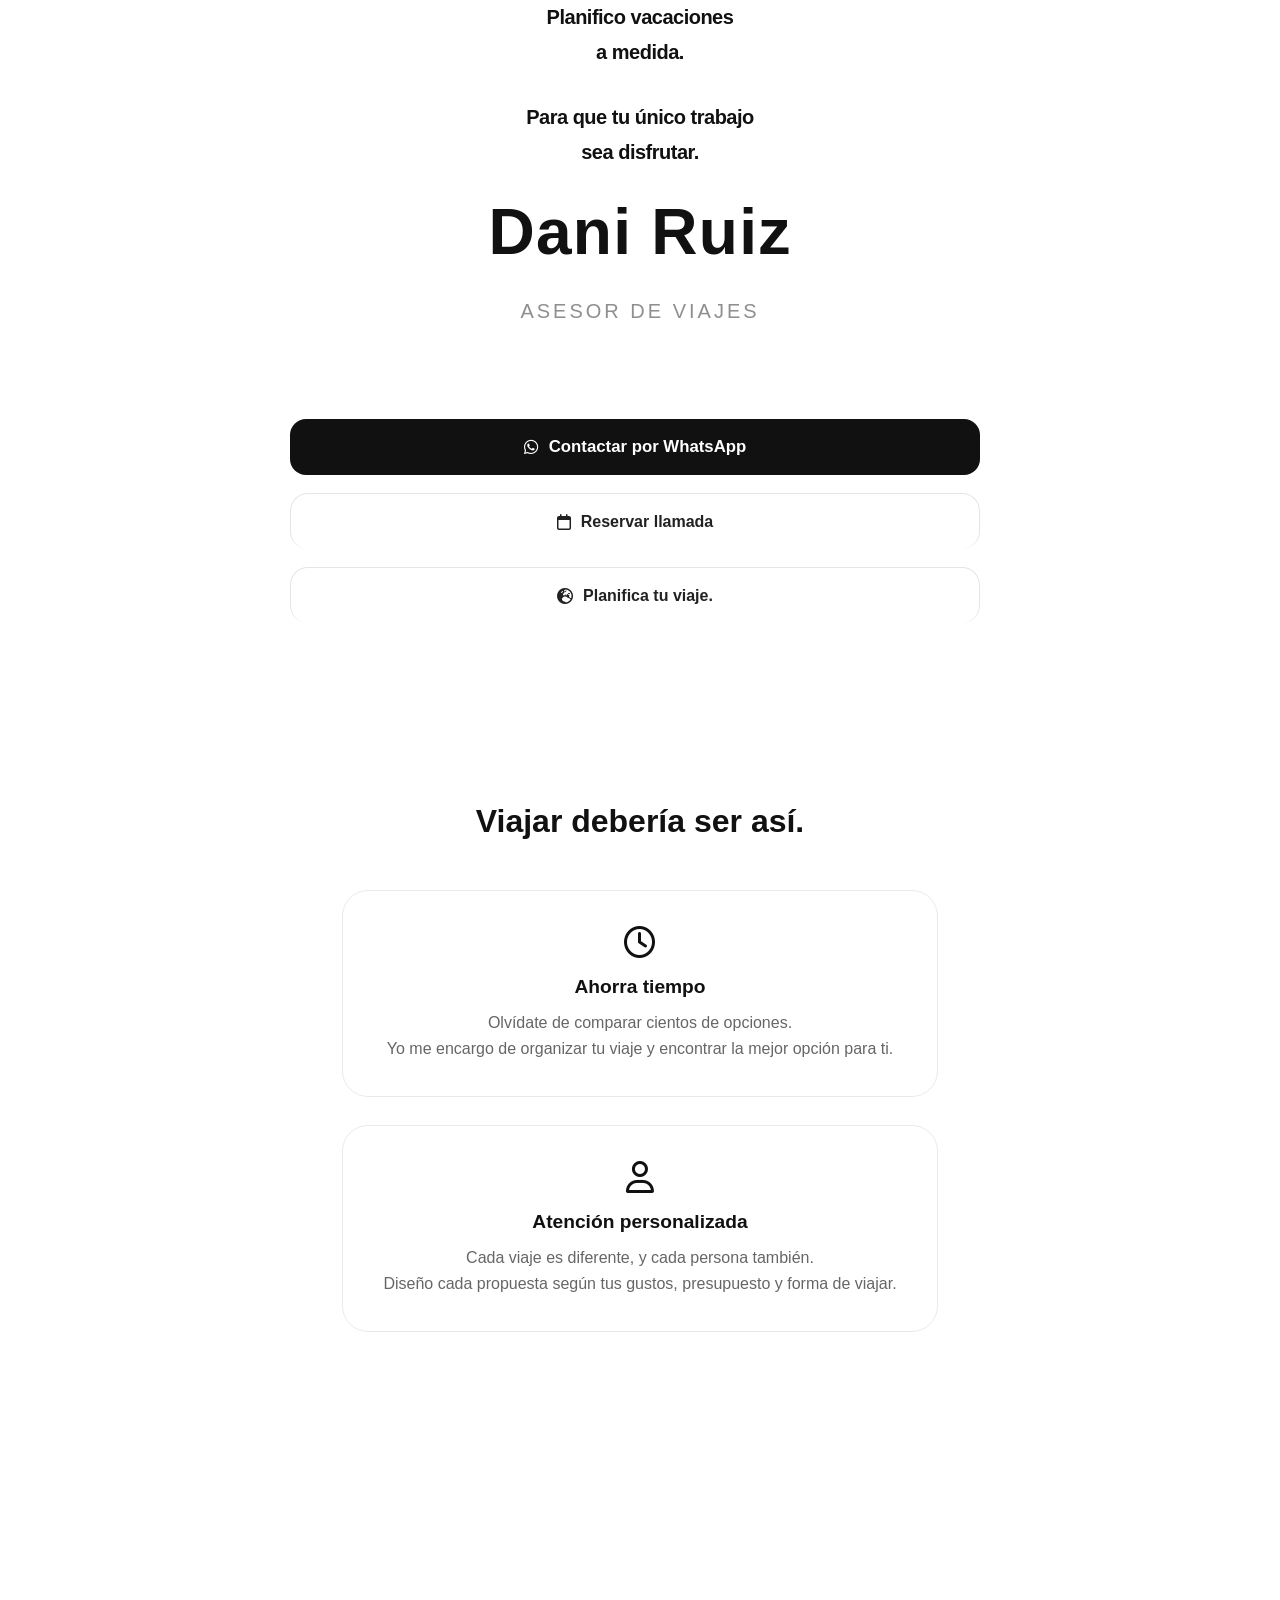
==== index.html @ 79e900fc "Problemas animaciones resueltos" ====
<!DOCTYPE html>
<html lang="es">

<head>

    <meta charset="UTF-8">
    <meta name="viewport" content="width=device-width, initial-scale=1.0">

    <title>Dani Ruiz | Asesor de Viajes</title>

    <meta name="description" content="Planifico vacaciones a medida para que tu único trabajo sea disfrutar. Atención personalizada, asesoramiento y acompañamiento durante todo el viaje.">
    <meta name="keywords" content="asesor de viajes, viajes personalizados, vacaciones, organizar viajes, Dani Ruiz">
    <meta name="author" content="Dani Ruiz">
    <meta http-equiv="content-language" content="es">
    <meta name="robots" content="index, follow">
    <meta name="theme-color" content="#111111">
    <meta property="og:title" content="Dani Ruiz | Asesor de viajes">
    <meta property="og:description" content="Planifico vacaciones a medida para que tú solo tengas que disfrutar.">
    <meta property="og:type" content="website">
    <meta property="og:url" content="https://hazlo-dev.github.io/dani-web/">
    <meta name="twitter:card" content="summary_large_image">
    <meta name="twitter:title" content="Dani Ruiz | Asesor de viajes">
    <meta name="twitter:description" content="Planifico vacaciones a medida para que tú solo tengas que disfrutar.">
    <link rel="canonical" href="https://hazlo-dev.github.io/dani-web/">
    <link rel="icon" href="icons/icon-192.png">

    <link rel="stylesheet" href="style.css">

    <link rel="preconnect" href="https://fonts.googleapis.com">
    <link rel="preconnect" href="https://fonts.gstatic.com" crossorigin>

    <link href="https://fonts.googleapis.com/css2?family=Manrope:wght@300;400;500;600;700;800&display=swap" rel="stylesheet">

    <link rel="stylesheet" href="https://cdnjs.cloudflare.com/ajax/libs/font-awesome/6.7.2/css/all.min.css">

    <link rel="manifest" href="manifest.json">
    <meta name="theme-color" content="#111111">
    <link rel="icon" href="icons/icon-192.png">

</head>

<hero>

    <main class="container hidden">

        <section class="hero hidden">

        <p class="phrase hidden">
        Planifico vacaciones <br>
        a medida.
        </p>

        <p class="phrase hidden">
        Para que tu único trabajo <br>
        sea disfrutar.
        </p>

        <h1 class="hidden">
        Dani Ruiz
        </h1>
  
        <p class="subtitle hidden">
        Asesor de viajes
    </p>

</section>


        <section class="buttons">

       <a href="https://wa.me/34622180624?text=Hola%20Dani,%20he%20visto%20tu%20web%20y%20me%20gustaría%20que%20me%20ayudaras%20a%20organizar%20un%20viaje."
        target="_blank"
        rel="noopener" 
        class="button primary hidden">
        <i class="fa-brands fa-whatsapp"></i>
        Contactar por WhatsApp
       </a>

        <a href="https://calendly.com/danymr-1221/llamada-para-organizar-tu-viaje"
        target="_blank"
        rel="noopener"
        class="button secondary hidden">

        <i class="fa-regular fa-calendar"></i>
        Reservar llamada

</a>

       <a href="https://www.evotravelagent.com/danimr"
        target="_blank"
        rel="noopener"
        class="button secondary hidden">

        <i class="fa-solid fa-earth-europe"></i>
        Planifica tu viaje.

        </a>

</section>


        <section class="benefits">

    <h2 class="hidden">Viajar debería ser así.</h2>

    <div class="benefits-grid">

        <div class="benefit-card hidden">
            <i class="fa-regular fa-clock"></i>

            <h3>Ahorra tiempo</h3>

            <p>
                Olvídate de comparar cientos de opciones.<br>
                Yo me encargo de organizar tu viaje y encontrar la mejor opción para ti.
            </p>
        </div>

        <div class="benefit-card hidden">
            <i class="fa-regular fa-user"></i>

            <h3>Atención personalizada</h3>

            <p>
                Cada viaje es diferente, y cada persona también.<br>
                Diseño cada propuesta según tus gustos, presupuesto y forma de viajar.
            </p>
        </div>

        <div class="benefit-card hidden">
            <i class="fa-solid fa-shield-halved"></i>

            <h3>Tranquilidad</h3>

            <p>
                No estarás solo durante el proceso.<br>
                Estaré disponible para ayudarte antes, durante y después del viaje.
            </p>
        </div>

    </div>

</section>

<section class="review-request hidden disabled-section">

    <h2>¿Qué tal fue tu experiencia?</h2>

    <p>
        Si has confiado en mí para organizar tu viaje,<br>
        me ayudaría muchísimo que compartieras tu opinión para ayudar a futuros viajeros.
    </p>

    <a href="AQUI_IRA_EL_ENLACE_DE_GOOGLE" class="button secondary">
        <i class="fa-brands fa-google"></i>
        Compartir mi experiencia.
    </a>

</section>

<section class="reviews hidden disabled-section" style="display:none;">

    <h2>La confianza se gana con experiencias reales.</h2>

    <div class="stars">
        <i class="fa-solid fa-star"></i>
        <i class="fa-solid fa-star"></i>
        <i class="fa-solid fa-star"></i>
        <i class="fa-solid fa-star"></i>
        <i class="fa-solid fa-star"></i>
    </div>

    <a href="AQUI_IRA_EL_ENLACE_DE_GOOGLE" class="button secondary">
        <i class="fa-brands fa-google"></i>
        Ver opiniones en Google
    </a>

</section>

<section class="process">

    <h2 class="hidden">Así organizaremos tu viaje.</h2>

    <p class="process-subtitle hidden">
        Un proceso sencillo para que tú solo tengas que preocuparte de disfrutar.
    </p>

    <div class="timeline-line hidden"></div>

    <div class="process-timeline">

        <div class="process-step hidden">

            <div class="process-icon">
                <i class="fa-solid fa-comments"></i>
            </div>

            <h3>Cuéntame tu idea</h3>

            <p>
                Hablaremos sobre tu destino, presupuesto, fechas,
                necesidades y todo lo que buscas en el viaje.
            </p>

        </div>

        <div class="timeline-line hidden"></div>

        <div class="process-step hidden">

            <div class="process-icon">
                <i class="fa-solid fa-magnifying-glass"></i>
            </div>

            <h3>Busco la mejor opción</h3>

            <p>
                Compararé diferentes alternativas hasta encontrar
                la propuesta que mejor se adapte a ti.
            </p>

        </div>

        <div class="timeline-line hidden"></div>

        <div class="process-step hidden">

            <div class="process-icon">
                <i class="fa-solid fa-plane-departure"></i>
            </div>

            <h3>Solo queda disfrutar</h3>

            <p>
                Una vez todo esté listo, solo tendrás que preparar
                la maleta y disfrutar. Yo seguiré disponible para ayudarte.
            </p>

        </div>

    </div>

</section>

<footer class="footer hidden">

    <p class="footer-title">
        Planifico vacaciones a medida.
    </p>

    <p class="footer-copy">
        © 2026 Dani · Asesor de viajes
    </p>

    <a href="privacidad.html">
        Política de privacidad
    </a>

</footer>

</main>
<script src="script.js"></script>
</body>

</html>
---- style.css ----
*{
    margin:0;
    padding:clamp(0) 0;
    box-sizing:border-box;
}

html {
    scroll-behavior: smooth;
    background: #ffffff;
}

body {
    font-family: "Inter", sans-serif;

    background: #ffffff;

    color: #111111;

    padding-left: clamp(20px, 5vw, 70px);
    padding-right: clamp(20px, 5vw, 70px);

    padding-top: env(safe-area-inset-top);
    padding-bottom: env(safe-area-inset-bottom);

    opacity: 0;
    animation: fadeIn .8s ease forwards;
}

.container{

    width:min(92%,850px);

    margin:auto;

    min-height:100vh;

    display:flex;

    flex-direction:column;

    align-items:center;

    text-align:center;

    padding:clamp(120px 0 80px) 0;

    gap:90px;

}

.hero{

    display:flex;

    flex-direction:column;

    gap:30px;

}

.phrase{

    max-width:700px;

    margin:auto;

    font-size:2.1rem;

    line-height:1.45;

    font-weight:700;

    letter-spacing:-0.5px;

}

h1{

    font-size:4rem;

    font-weight:800;

    line-height:1;

}

.subtitle{

    font-size:.95rem;

    color:#8f8f8f;

    letter-spacing:3px;

    text-transform:uppercase;

    font-weight:500;

}

.hero p{
    font-size:clamp(1.05rem,2vw,1.25rem);
    line-height:1.75;
}

.buttons{

    display:flex;

    flex-direction:column;

    gap:18px;

    width:100%;

    max-width:700px;
    margin:auto;

}

.button{

    min-height:56px;

    padding:clamp(16px 28px) 0;

    border-radius:18px;

    font-weight:600;

    font-size:1rem;

    transition:.28s;

    margin-right:10px;

    font-size:1rem;
    a{

    -webkit-tap-highlight-color:transparent;

    touch-action:manipulation;

    text-decoration: none;
    display: inline-flex;
    align-items: center;
    justify-content: center;
    vertical-align: middle;

}
}

.button i{

    transition:transform .35s ease;

}

.primary{

    background:#111;

    color:white;

    font-weight:700;

    font-size:1.05rem;

    padding:clamp(20px) 0;

    border-radius:16px;

    transition:.35s cubic-bezier(.22,1,.36,1);

    position:relative;

    overflow:hidden;

    isolation:isolate;

    transition:.25s ease;

}

.primary::before{

    content:"";

    position:absolute;

    top:0;

    left:-130%;

    width:25%;

    height:100%;

    background:linear-gradient(
        110deg,
        transparent,
        rgba(255,255,255,.8),
        transparent
    );

    transform:skewX(-25deg);

    animation:shine 1.2s ease 4.2s forwards;

    z-index:1;

    pointer-events:none;


}

.secondary{

    border:1px solid #e5e5e5;

    color:#222;

    background:white;

    transition:.3s;

    transition:
        background .35s,
        transform .35s,
        border-color .35s;

}

.benefits{

    margin-top:90px;

}

.benefits h2{

    font-size:2rem;

    font-weight:700;

    text-align:center;

    margin-bottom:50px;

}

.benefits ul{

    list-style:none;

    display:flex;

    flex-direction:column;

    gap:16px;

}

.benefits li{

    color:#555;

}

.benefits-grid{

    display:flex;

    flex-direction:column;

    gap:28px;

}

.benefit-card{

    background:white;

    border:1px solid #e9e9e9;

    border-radius:26px;

    padding:clamp(35px 30px) 0;

    transition:.35s;

    border-radius:26px;

    backdrop-filter:blur(16px);

    box-sizing: border-box;

}

.benefit-card:hover{

    transform:translateY(-8px);

    box-shadow:0 18px 40px rgba(0,0,0,.08);

}

.benefit-card h3{

    font-size:1.35rem;

    margin-bottom:12px;

}

.benefit-card p{

    color:#666;

    line-height:1.7;

}

.benefit-card i{

    font-size:2rem;

    color:#111;

    margin-bottom:18px;

}

.review-request h2,
.reviews h2{

    font-size:2rem;
    font-weight:700;
    margin-bottom:28px;

}

.review-request p{

    max-width:700px;
    margin:auto;
    line-height:1.8;
    color:#666;

}

.stars{

    display:flex;
    justify-content:center;
    gap:8px;
    margin:30px 0 42px;

}

.review-request .button,
.reviews .button{

    margin-top:8px;

}

@keyframes fadeIn{

    from{

        opacity:0;

    }

    to{

        opacity:1;

    }

}

.button:hover i{

    transform:rotate(-8deg) scale(1.08);

}
.secondary:hover{

    background:#f8f8f8;

    transform:translateY(-2px);

}

.delay0{
    animation-delay:.3s;
}

.delay1{
    animation-delay:1.2s;
}

.delay2{
    animation-delay:2.2s;
}

.delay3{
    animation-delay:2.8s;
}

.delay4{
    animation-delay:3.9s;
}

.delay5{
    animation-delay:4.3s;
}

.delay6{
    animation-delay:4.6s;
}

.delay7{
    animation-delay:5.4s;
}

.delay8{
    animation-delay:6s;
}

@keyframes reveal {

    from {
        opacity: 0;
        transform: translateY(40px);
        filter: blur(8px);
    }

    to {
        opacity: 1;
        transform: translateY(0);
        filter: blur(0);
    }

}

.hidden {
    opacity: 0;
    transform: translateY(25px);
    filter: blur(10px);
}

.show {
    animation: reveal .55s cubic-bezier(.22,1,.36,1) forwards;
}

@keyframes shine{

    from{

        left:-130%;

    }

    to{

        left:160%;

    }

}
.button:active{

    transform:scale(.98);

}
@media (max-width:768px){

    .container{

        padding-top:max(60px, env(safe-area-inset-top));
        padding-left:clamp(24px) 0;
        padding-right:clamp(24px) 0;

    }

    h1{
        font-size:clamp(2.4rem,6vw,3.4rem);
        line-height:1.08;
    }

    .phrase{

        font-size:1.85rem;

        line-height:1.35;

    }

    .buttons{

        max-width:100%;

    }

    .button{

        padding:clamp(22px) 0;

        border-radius:18px;

    }

}
::-webkit-scrollbar{

    width:10px;

}

::-webkit-scrollbar-track{

    background:#111;

}

::-webkit-scrollbar-thumb{

    background:#4b4b4b;

    border-radius:20px;

}

::-webkit-scrollbar-thumb:hover{

    background:#8d8d8d;

}

/* ---------- PROCESO ---------- */

.process{

    margin-top:120px;
    text-align:center;

}

.process h2{

    font-size:2rem;
    margin-bottom:18px;

}

.process-subtitle{

    max-width:700px;
    margin:auto;

    color:#666;
    line-height:1.8;

}

.process-timeline{

    display:flex;
    flex-direction:column;
    align-items:center;

}

.process-step {
    max-width:700px;
    margin:auto;
    pointer-events:none;
}

.process-icon {
    width:70px;
    height:70px;

    margin:auto;

    display:flex;
    justify-content:center;
    align-items:center;

    border-radius:50%;
    border:1px solid #e5e5e5;

    font-size:1.6rem;
    margin-bottom:25px;

    transition:.3s;

    pointer-events:auto;
}

.process-step:hover .process-icon{

    background:#111;
    color:white;

    transform:scale(1.08);

    box-shadow:0 12px 30px rgba(0,0,0,.08);

}

.process-step h3{

    margin-bottom:15px;

}

.process-step p{

    color:#666;
    line-height:1.8;

}

.timeline-line{

    width:2px;
    height:60px;

    background:#e4e4e4;

    margin: 25px auto;

}

/* ---------- FOOTER ---------- */

.footer{

    margin-top:130px;
    margin-bottom:40px;

    text-align:center;

}

.footer-title{

    font-weight:600;

    margin-bottom:18px;

}

.footer-copy{

    color:#888;

    margin-bottom:15px;

}

.footer a{

    color:#666;

    text-decoration:none;

    transition:.3s;

}

.footer a:hover{

    color:#111;

}

section h2{
    font-size:clamp(1.8rem,4vw,2.3rem);
}

.benefit-card h3{
    font-size:1.2rem;
}

.benefit-card p{
    font-size:1rem;
    line-height:1.8;
}

.disabled-section{
    display:none;
}

::selection{

    background:rgb(0, 0, 0);

    color:rgb(250, 250, 250);

}

img{

    max-width:100%;

    display:block;

}

@media (max-width:480px){

    .buttons{

        gap:14px;

    }

    .button{

        width:100%;

    }

    .benefit-card{

        padding:28px;

    }

}

.button,
.button:link,
.button:visited,
.button:hover,
.button:active,
.button:focus {
    text-decoration: none !important;
}

.button {
    display: inline-flex;
    align-items: center;
    justify-content: center;
    gap: 10px;
}

.button i {
    margin-right: 0;
    flex-shrink: 0;
}

.benefit-card {
    box-sizing: border-box;
    padding: 35px 40px;
}

.benefit-card p {
    width: 100%;
    max-width: 100%;
    margin-left: auto;
    margin-right: auto;
    overflow-wrap: break-word;
    word-wrap: break-word;
    white-space: normal;
    line-height: 1.6;
}

/* =========================================
   CORRECCIONES DE AUDITORÍA
   ========================================= */

/* 1. Los iconos de "Mi forma de trabajar"
   SOLO reaccionan cuando el cursor está
   directamente sobre el círculo */

.process-icon:hover{
    background:#111;
    color:white;
    transform:scale(1.08);
    box-shadow:0 12px 30px rgba(0,0,0,.08);
}


/* 2. Ningún enlace aparece subrayado */

a,
a:link,
a:visited,
a:hover,
a:active,
a:focus {
    text-decoration: none !important;
}


/* 3. Los enlaces dentro de los pasos del proceso
   tampoco tendrán subrayado */

.process-timeline a,
.process-timeline a:link,
.process-timeline a:visited,
.process-timeline a:hover,
.process-timeline a:active,
.process-timeline a:focus {
    text-decoration: none !important;
}


/* 4. Separación correcta de los iconos de los botones */

.button {
    gap: 10px;
}

.button i {
    margin-right: 0;
    flex-shrink: 0;
}


/* 5. Separación correcta de "Dani Ruiz" */

h1 {
    letter-spacing: 0.02em;
}

.button,
.button:link,
.button:visited,
.button:hover,
.button:active,
.button:focus {
    text-decoration: none !important;
    border-bottom: none !important;
}

.button {
    user-select: none;
    -webkit-user-select: none;
    -webkit-touch-callout: none;
}

::selection {
    background: #111111;
    color: #ffffff;
}

::-moz-selection {
    background: #111111;
    color: #ffffff;
}

* {
    -webkit-tap-highlight-color: transparent;
}

/* ANIMACIÓN SUAVE DE LOS BOTONES PRINCIPALES */

.button {
    transition:
        transform .3s cubic-bezier(.22,1,.36,1),
        box-shadow .3s cubic-bezier(.22,1,.36,1),
        background .3s ease,
        border-color .3s ease;
}

.button:hover {
    transform: translateY(-3px) scale(1.02);
    box-shadow: 0 10px 25px rgba(0,0,0,.08);
}

.button:active {
    transform: translateY(-1px) scale(.985);
}

.button:hover i {
    transform: rotate(-8deg) scale(1.08);
}
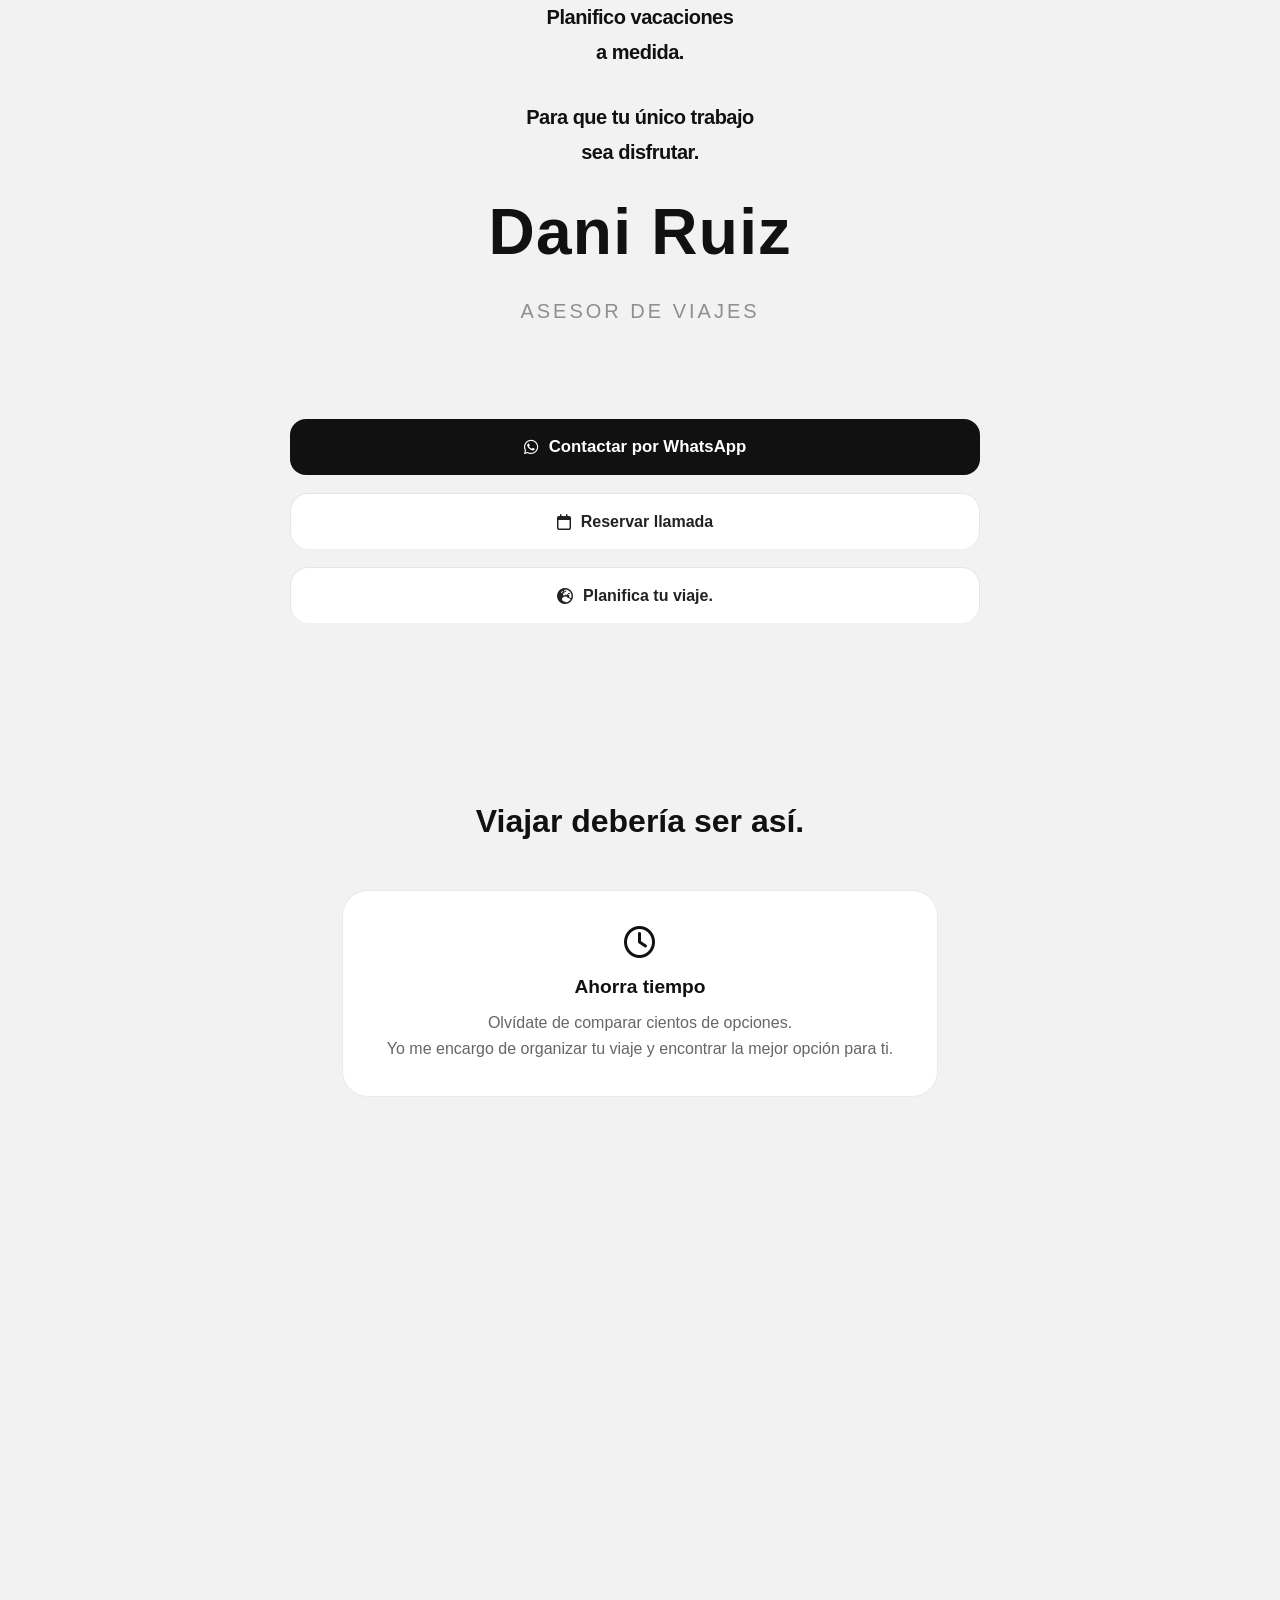
==== commit 10503df4: "Ordenar codigo" ====
--- a/index.html
+++ b/index.html
@@ -14,13 +14,16 @@
     <meta http-equiv="content-language" content="es">
     <meta name="robots" content="index, follow">
     <meta name="theme-color" content="#111111">
+
     <meta property="og:title" content="Dani Ruiz | Asesor de viajes">
     <meta property="og:description" content="Planifico vacaciones a medida para que tú solo tengas que disfrutar.">
     <meta property="og:type" content="website">
     <meta property="og:url" content="https://hazlo-dev.github.io/dani-web/">
+
     <meta name="twitter:card" content="summary_large_image">
     <meta name="twitter:title" content="Dani Ruiz | Asesor de viajes">
     <meta name="twitter:description" content="Planifico vacaciones a medida para que tú solo tengas que disfrutar.">
+
     <link rel="canonical" href="https://hazlo-dev.github.io/dani-web/">
     <link rel="icon" href="icons/icon-192.png">
 
@@ -34,8 +37,6 @@
     <link rel="stylesheet" href="https://cdnjs.cloudflare.com/ajax/libs/font-awesome/6.7.2/css/all.min.css">
 
     <link rel="manifest" href="manifest.json">
-    <meta name="theme-color" content="#111111">
-    <link rel="icon" href="icons/icon-192.png">
 
 </head>
 
@@ -45,221 +46,267 @@
 
         <section class="hero hidden">
 
-        <p class="phrase hidden">
-        Planifico vacaciones <br>
-        a medida.
-        </p>
-
-        <p class="phrase hidden">
-        Para que tu único trabajo <br>
-        sea disfrutar.
-        </p>
-
-        <h1 class="hidden">
-        Dani Ruiz
-        </h1>
-  
-        <p class="subtitle hidden">
-        Asesor de viajes
-    </p>
-
-</section>
+            <p class="phrase hidden">
+                Planifico vacaciones <br>
+                a medida.
+            </p>
+
+            <p class="phrase hidden">
+                Para que tu único trabajo <br>
+                sea disfrutar.
+            </p>
+
+            <h1 class="hidden">
+                Dani Ruiz
+            </h1>
+
+            <p class="subtitle hidden">
+                Asesor de viajes
+            </p>
+
+        </section>
 
 
         <section class="buttons">
 
-       <a href="https://wa.me/34622180624?text=Hola%20Dani,%20he%20visto%20tu%20web%20y%20me%20gustaría%20que%20me%20ayudaras%20a%20organizar%20un%20viaje."
-        target="_blank"
-        rel="noopener" 
-        class="button primary hidden">
-        <i class="fa-brands fa-whatsapp"></i>
-        Contactar por WhatsApp
-       </a>
-
-        <a href="https://calendly.com/danymr-1221/llamada-para-organizar-tu-viaje"
-        target="_blank"
-        rel="noopener"
-        class="button secondary hidden">
-
-        <i class="fa-regular fa-calendar"></i>
-        Reservar llamada
-
-</a>
-
-       <a href="https://www.evotravelagent.com/danimr"
-        target="_blank"
-        rel="noopener"
-        class="button secondary hidden">
-
-        <i class="fa-solid fa-earth-europe"></i>
-        Planifica tu viaje.
-
-        </a>
-
-</section>
+            <a href="https://wa.me/34622180624?text=Hola%20Dani,%20he%20visto%20tu%20web%20y%20me%20gustaría%20que%20me%20ayudaras%20a%20organizar%20un%20viaje."
+                target="_blank"
+                rel="noopener"
+                class="button primary hidden">
+
+                <i class="fa-brands fa-whatsapp"></i>
+                Contactar por WhatsApp
+
+            </a>
+
+            <a href="https://calendly.com/danymr-1221/llamada-para-organizar-tu-viaje"
+                target="_blank"
+                rel="noopener"
+                class="button secondary hidden">
+
+                <i class="fa-regular fa-calendar"></i>
+                Reservar llamada
+
+            </a>
+
+            <a href="https://www.evotravelagent.com/danimr"
+                target="_blank"
+                rel="noopener"
+                class="button secondary hidden">
+
+                <i class="fa-solid fa-earth-europe"></i>
+                Planifica tu viaje.
+
+            </a>
+
+        </section>
 
 
         <section class="benefits">
 
-    <h2 class="hidden">Viajar debería ser así.</h2>
-
-    <div class="benefits-grid">
-
-        <div class="benefit-card hidden">
-            <i class="fa-regular fa-clock"></i>
-
-            <h3>Ahorra tiempo</h3>
+            <h2 class="hidden">
+                Viajar debería ser así.
+            </h2>
+
+            <div class="benefits-grid">
+
+                <div class="benefit-card hidden">
+
+                    <i class="fa-regular fa-clock"></i>
+
+                    <h3>
+                        Ahorra tiempo
+                    </h3>
+
+                    <p>
+                        Olvídate de comparar cientos de opciones.<br>
+                        Yo me encargo de organizar tu viaje y encontrar la mejor opción para ti.
+                    </p>
+
+                </div>
+
+
+                <div class="benefit-card hidden">
+
+                    <i class="fa-regular fa-user"></i>
+
+                    <h3>
+                        Atención personalizada
+                    </h3>
+
+                    <p>
+                        Cada viaje es diferente, y cada persona también.<br>
+                        Diseño cada propuesta según tus gustos, presupuesto y forma de viajar.
+                    </p>
+
+                </div>
+
+
+                <div class="benefit-card hidden">
+
+                    <i class="fa-solid fa-shield-halved"></i>
+
+                    <h3>
+                        Tranquilidad
+                    </h3>
+
+                    <p>
+                        No estarás solo durante el proceso.<br>
+                        Estaré disponible para ayudarte antes, durante y después del viaje.
+                    </p>
+
+                </div>
+
+            </div>
+
+        </section>
+
+
+        <section class="review-request hidden disabled-section">
+
+            <h2>
+                ¿Qué tal fue tu experiencia?
+            </h2>
 
             <p>
-                Olvídate de comparar cientos de opciones.<br>
-                Yo me encargo de organizar tu viaje y encontrar la mejor opción para ti.
-            </p>
-        </div>
-
-        <div class="benefit-card hidden">
-            <i class="fa-regular fa-user"></i>
-
-            <h3>Atención personalizada</h3>
-
-            <p>
-                Cada viaje es diferente, y cada persona también.<br>
-                Diseño cada propuesta según tus gustos, presupuesto y forma de viajar.
-            </p>
-        </div>
-
-        <div class="benefit-card hidden">
-            <i class="fa-solid fa-shield-halved"></i>
-
-            <h3>Tranquilidad</h3>
-
-            <p>
-                No estarás solo durante el proceso.<br>
-                Estaré disponible para ayudarte antes, durante y después del viaje.
-            </p>
-        </div>
-
-    </div>
-
-</section>
-
-<section class="review-request hidden disabled-section">
-
-    <h2>¿Qué tal fue tu experiencia?</h2>
-
-    <p>
-        Si has confiado en mí para organizar tu viaje,<br>
-        me ayudaría muchísimo que compartieras tu opinión para ayudar a futuros viajeros.
-    </p>
-
-    <a href="AQUI_IRA_EL_ENLACE_DE_GOOGLE" class="button secondary">
-        <i class="fa-brands fa-google"></i>
-        Compartir mi experiencia.
-    </a>
-
-</section>
-
-<section class="reviews hidden disabled-section" style="display:none;">
-
-    <h2>La confianza se gana con experiencias reales.</h2>
-
-    <div class="stars">
-        <i class="fa-solid fa-star"></i>
-        <i class="fa-solid fa-star"></i>
-        <i class="fa-solid fa-star"></i>
-        <i class="fa-solid fa-star"></i>
-        <i class="fa-solid fa-star"></i>
-    </div>
-
-    <a href="AQUI_IRA_EL_ENLACE_DE_GOOGLE" class="button secondary">
-        <i class="fa-brands fa-google"></i>
-        Ver opiniones en Google
-    </a>
-
-</section>
-
-<section class="process">
-
-    <h2 class="hidden">Así organizaremos tu viaje.</h2>
-
-    <p class="process-subtitle hidden">
-        Un proceso sencillo para que tú solo tengas que preocuparte de disfrutar.
-    </p>
-
-    <div class="timeline-line hidden"></div>
-
-    <div class="process-timeline">
-
-        <div class="process-step hidden">
-
-            <div class="process-icon">
-                <i class="fa-solid fa-comments"></i>
+                Si has confiado en mí para organizar tu viaje,<br>
+                me ayudaría muchísimo que compartieras tu opinión para ayudar a futuros viajeros.
+            </p>
+
+            <a href="AQUI_IRA_EL_ENLACE_DE_GOOGLE" class="button secondary">
+
+                <i class="fa-brands fa-google"></i>
+                Compartir mi experiencia.
+
+            </a>
+
+        </section>
+
+
+        <section class="reviews hidden disabled-section" style="display:none;">
+
+            <h2>
+                La confianza se gana con experiencias reales.
+            </h2>
+
+            <div class="stars">
+
+                <i class="fa-solid fa-star"></i>
+                <i class="fa-solid fa-star"></i>
+                <i class="fa-solid fa-star"></i>
+                <i class="fa-solid fa-star"></i>
+                <i class="fa-solid fa-star"></i>
+
             </div>
 
-            <h3>Cuéntame tu idea</h3>
-
-            <p>
-                Hablaremos sobre tu destino, presupuesto, fechas,
-                necesidades y todo lo que buscas en el viaje.
-            </p>
-
-        </div>
-
-        <div class="timeline-line hidden"></div>
-
-        <div class="process-step hidden">
-
-            <div class="process-icon">
-                <i class="fa-solid fa-magnifying-glass"></i>
+            <a href="AQUI_IRA_EL_ENLACE_DE_GOOGLE" class="button secondary">
+
+                <i class="fa-brands fa-google"></i>
+                Ver opiniones en Google
+
+            </a>
+
+        </section>
+
+
+        <section class="process">
+
+            <h2 class="hidden">
+                Así organizaremos tu viaje.
+            </h2>
+
+            <p class="process-subtitle hidden">
+                Un proceso sencillo para que tú solo tengas que preocuparte de disfrutar.
+            </p>
+
+            <div class="timeline-line hidden"></div>
+
+            <div class="process-timeline">
+
+                <div class="process-step hidden">
+
+                    <div class="process-icon">
+                        <i class="fa-solid fa-comments"></i>
+                    </div>
+
+                    <h3>
+                        Cuéntame tu idea
+                    </h3>
+
+                    <p>
+                        Hablaremos sobre tu destino, presupuesto, fechas,
+                        necesidades y todo lo que buscas en el viaje.
+                    </p>
+
+                </div>
+
+
+                <div class="timeline-line hidden"></div>
+
+
+                <div class="process-step hidden">
+
+                    <div class="process-icon">
+                        <i class="fa-solid fa-magnifying-glass"></i>
+                    </div>
+
+                    <h3>
+                        Busco la mejor opción
+                    </h3>
+
+                    <p>
+                        Compararé diferentes alternativas hasta encontrar
+                        la propuesta que mejor se adapte a ti.
+                    </p>
+
+                </div>
+
+
+                <div class="timeline-line hidden"></div>
+
+
+                <div class="process-step hidden">
+
+                    <div class="process-icon">
+                        <i class="fa-solid fa-plane-departure"></i>
+                    </div>
+
+                    <h3>
+                        Solo queda disfrutar
+                    </h3>
+
+                    <p>
+                        Una vez todo esté listo, solo tendrás que preparar
+                        la maleta y disfrutar. Yo seguiré disponible para ayudarte.
+                    </p>
+
+                </div>
+
             </div>
 
-            <h3>Busco la mejor opción</h3>
-
-            <p>
-                Compararé diferentes alternativas hasta encontrar
-                la propuesta que mejor se adapte a ti.
-            </p>
-
-        </div>
-
-        <div class="timeline-line hidden"></div>
-
-        <div class="process-step hidden">
-
-            <div class="process-icon">
-                <i class="fa-solid fa-plane-departure"></i>
-            </div>
-
-            <h3>Solo queda disfrutar</h3>
-
-            <p>
-                Una vez todo esté listo, solo tendrás que preparar
-                la maleta y disfrutar. Yo seguiré disponible para ayudarte.
-            </p>
-
-        </div>
-
-    </div>
-
-</section>
-
-<footer class="footer hidden">
-
-    <p class="footer-title">
-        Planifico vacaciones a medida.
-    </p>
-
-    <p class="footer-copy">
-        © 2026 Dani · Asesor de viajes
-    </p>
-
-    <a href="privacidad.html">
-        Política de privacidad
-    </a>
-
-</footer>
-
-</main>
-<script src="script.js"></script>
+        </section>
+
+
+        <footer class="footer hidden">
+
+            <p class="footer-title">
+                Planifico vacaciones a medida.
+            </p>
+
+            <p class="footer-copy">
+                © 2026 Dani · Asesor de viajes
+            </p>
+
+            <a href="privacidad.html">
+                Política de privacidad
+            </a>
+
+        </footer>
+
+    </main>
+
+    <script src="script.js"></script>
+
 </body>
 
-</html>
+</html>
--- a/style.css
+++ b/style.css
@@ -1,7 +1,7 @@
-*{
-    margin:0;
-    padding:clamp(0) 0;
-    box-sizing:border-box;
+* {
+    margin: 0;
+    padding: 0;
+    box-sizing: border-box;
 }
 
 html {
@@ -11,9 +11,7 @@
 
 body {
     font-family: "Inter", sans-serif;
-
-    background: #ffffff;
-
+    background: #f2f2f2;
     color: #111111;
 
     padding-left: clamp(20px, 5vw, 70px);
@@ -26,808 +24,112 @@
     animation: fadeIn .8s ease forwards;
 }
 
-.container{
-
-    width:min(92%,850px);
-
-    margin:auto;
-
-    min-height:100vh;
-
-    display:flex;
-
-    flex-direction:column;
-
-    align-items:center;
-
-    text-align:center;
-
-    padding:clamp(120px 0 80px) 0;
-
-    gap:90px;
-
-}
-
-.hero{
-
-    display:flex;
-
-    flex-direction:column;
-
-    gap:30px;
-
-}
-
-.phrase{
-
-    max-width:700px;
-
-    margin:auto;
-
-    font-size:2.1rem;
-
-    line-height:1.45;
-
-    font-weight:700;
-
-    letter-spacing:-0.5px;
-
-}
-
-h1{
-
-    font-size:4rem;
-
-    font-weight:800;
-
-    line-height:1;
-
-}
-
-.subtitle{
-
-    font-size:.95rem;
-
-    color:#8f8f8f;
-
-    letter-spacing:3px;
-
-    text-transform:uppercase;
-
-    font-weight:500;
-
-}
-
-.hero p{
-    font-size:clamp(1.05rem,2vw,1.25rem);
-    line-height:1.75;
-}
-
-.buttons{
-
-    display:flex;
-
-    flex-direction:column;
-
-    gap:18px;
-
-    width:100%;
-
-    max-width:700px;
-    margin:auto;
-
-}
-
-.button{
-
-    min-height:56px;
-
-    padding:clamp(16px 28px) 0;
-
-    border-radius:18px;
-
-    font-weight:600;
-
-    font-size:1rem;
-
-    transition:.28s;
-
-    margin-right:10px;
-
-    font-size:1rem;
-    a{
-
-    -webkit-tap-highlight-color:transparent;
-
-    touch-action:manipulation;
+.container {
+    width: min(92%, 850px);
+    margin: auto;
+    min-height: 100vh;
+
+    display: flex;
+    flex-direction: column;
+    align-items: center;
+
+    text-align: center;
+
+    padding: clamp(120px 0 80px) 0;
+    gap: 90px;
+}
+
+
+/* =========================================
+   HERO
+   ========================================= */
+
+.hero {
+    display: flex;
+    flex-direction: column;
+    gap: 30px;
+}
+
+.phrase {
+    max-width: 700px;
+    margin: auto;
+
+    font-size: 2.1rem;
+    line-height: 1.45;
+    font-weight: 700;
+    letter-spacing: -0.5px;
+}
+
+h1 {
+    font-size: 4rem;
+    font-weight: 800;
+    line-height: 1;
+    letter-spacing: 0.02em;
+}
+
+.subtitle {
+    font-size: .95rem;
+    color: #8f8f8f;
+    letter-spacing: 3px;
+    text-transform: uppercase;
+    font-weight: 500;
+}
+
+.hero p {
+    font-size: clamp(1.05rem, 2vw, 1.25rem);
+    line-height: 1.75;
+}
+
+
+/* =========================================
+   BOTONES
+   ========================================= */
+
+.buttons {
+    display: flex;
+    flex-direction: column;
+
+    gap: 18px;
+
+    width: 100%;
+    max-width: 700px;
+    margin: auto;
+}
+
+.button {
+    min-height: 56px;
+
+    padding: clamp(16px 28px) 0;
+
+    border-radius: 18px;
+
+    font-weight: 600;
+    font-size: 1rem;
+
+    margin-right: 10px;
+
+    transition:
+        transform .3s cubic-bezier(.22, 1, .36, 1),
+        box-shadow .3s cubic-bezier(.22, 1, .36, 1),
+        background .3s ease,
+        border-color .3s ease;
+
+    -webkit-tap-highlight-color: transparent;
+    touch-action: manipulation;
 
     text-decoration: none;
     display: inline-flex;
+
     align-items: center;
     justify-content: center;
+
     vertical-align: middle;
 
-}
-}
-
-.button i{
-
-    transition:transform .35s ease;
-
-}
-
-.primary{
-
-    background:#111;
-
-    color:white;
-
-    font-weight:700;
-
-    font-size:1.05rem;
-
-    padding:clamp(20px) 0;
-
-    border-radius:16px;
-
-    transition:.35s cubic-bezier(.22,1,.36,1);
-
-    position:relative;
-
-    overflow:hidden;
-
-    isolation:isolate;
-
-    transition:.25s ease;
-
-}
-
-.primary::before{
-
-    content:"";
-
-    position:absolute;
-
-    top:0;
-
-    left:-130%;
-
-    width:25%;
-
-    height:100%;
-
-    background:linear-gradient(
-        110deg,
-        transparent,
-        rgba(255,255,255,.8),
-        transparent
-    );
-
-    transform:skewX(-25deg);
-
-    animation:shine 1.2s ease 4.2s forwards;
-
-    z-index:1;
-
-    pointer-events:none;
-
-
-}
-
-.secondary{
-
-    border:1px solid #e5e5e5;
-
-    color:#222;
-
-    background:white;
-
-    transition:.3s;
-
-    transition:
-        background .35s,
-        transform .35s,
-        border-color .35s;
-
-}
-
-.benefits{
-
-    margin-top:90px;
-
-}
-
-.benefits h2{
-
-    font-size:2rem;
-
-    font-weight:700;
-
-    text-align:center;
-
-    margin-bottom:50px;
-
-}
-
-.benefits ul{
-
-    list-style:none;
-
-    display:flex;
-
-    flex-direction:column;
-
-    gap:16px;
-
-}
-
-.benefits li{
-
-    color:#555;
-
-}
-
-.benefits-grid{
-
-    display:flex;
-
-    flex-direction:column;
-
-    gap:28px;
-
-}
-
-.benefit-card{
-
-    background:white;
-
-    border:1px solid #e9e9e9;
-
-    border-radius:26px;
-
-    padding:clamp(35px 30px) 0;
-
-    transition:.35s;
-
-    border-radius:26px;
-
-    backdrop-filter:blur(16px);
-
-    box-sizing: border-box;
-
-}
-
-.benefit-card:hover{
-
-    transform:translateY(-8px);
-
-    box-shadow:0 18px 40px rgba(0,0,0,.08);
-
-}
-
-.benefit-card h3{
-
-    font-size:1.35rem;
-
-    margin-bottom:12px;
-
-}
-
-.benefit-card p{
-
-    color:#666;
-
-    line-height:1.7;
-
-}
-
-.benefit-card i{
-
-    font-size:2rem;
-
-    color:#111;
-
-    margin-bottom:18px;
-
-}
-
-.review-request h2,
-.reviews h2{
-
-    font-size:2rem;
-    font-weight:700;
-    margin-bottom:28px;
-
-}
-
-.review-request p{
-
-    max-width:700px;
-    margin:auto;
-    line-height:1.8;
-    color:#666;
-
-}
-
-.stars{
-
-    display:flex;
-    justify-content:center;
-    gap:8px;
-    margin:30px 0 42px;
-
-}
-
-.review-request .button,
-.reviews .button{
-
-    margin-top:8px;
-
-}
-
-@keyframes fadeIn{
-
-    from{
-
-        opacity:0;
-
-    }
-
-    to{
-
-        opacity:1;
-
-    }
-
-}
-
-.button:hover i{
-
-    transform:rotate(-8deg) scale(1.08);
-
-}
-.secondary:hover{
-
-    background:#f8f8f8;
-
-    transform:translateY(-2px);
-
-}
-
-.delay0{
-    animation-delay:.3s;
-}
-
-.delay1{
-    animation-delay:1.2s;
-}
-
-.delay2{
-    animation-delay:2.2s;
-}
-
-.delay3{
-    animation-delay:2.8s;
-}
-
-.delay4{
-    animation-delay:3.9s;
-}
-
-.delay5{
-    animation-delay:4.3s;
-}
-
-.delay6{
-    animation-delay:4.6s;
-}
-
-.delay7{
-    animation-delay:5.4s;
-}
-
-.delay8{
-    animation-delay:6s;
-}
-
-@keyframes reveal {
-
-    from {
-        opacity: 0;
-        transform: translateY(40px);
-        filter: blur(8px);
-    }
-
-    to {
-        opacity: 1;
-        transform: translateY(0);
-        filter: blur(0);
-    }
-
-}
-
-.hidden {
-    opacity: 0;
-    transform: translateY(25px);
-    filter: blur(10px);
-}
-
-.show {
-    animation: reveal .55s cubic-bezier(.22,1,.36,1) forwards;
-}
-
-@keyframes shine{
-
-    from{
-
-        left:-130%;
-
-    }
-
-    to{
-
-        left:160%;
-
-    }
-
-}
-.button:active{
-
-    transform:scale(.98);
-
-}
-@media (max-width:768px){
-
-    .container{
-
-        padding-top:max(60px, env(safe-area-inset-top));
-        padding-left:clamp(24px) 0;
-        padding-right:clamp(24px) 0;
-
-    }
-
-    h1{
-        font-size:clamp(2.4rem,6vw,3.4rem);
-        line-height:1.08;
-    }
-
-    .phrase{
-
-        font-size:1.85rem;
-
-        line-height:1.35;
-
-    }
-
-    .buttons{
-
-        max-width:100%;
-
-    }
-
-    .button{
-
-        padding:clamp(22px) 0;
-
-        border-radius:18px;
-
-    }
-
-}
-::-webkit-scrollbar{
-
-    width:10px;
-
-}
-
-::-webkit-scrollbar-track{
-
-    background:#111;
-
-}
-
-::-webkit-scrollbar-thumb{
-
-    background:#4b4b4b;
-
-    border-radius:20px;
-
-}
-
-::-webkit-scrollbar-thumb:hover{
-
-    background:#8d8d8d;
-
-}
-
-/* ---------- PROCESO ---------- */
-
-.process{
-
-    margin-top:120px;
-    text-align:center;
-
-}
-
-.process h2{
-
-    font-size:2rem;
-    margin-bottom:18px;
-
-}
-
-.process-subtitle{
-
-    max-width:700px;
-    margin:auto;
-
-    color:#666;
-    line-height:1.8;
-
-}
-
-.process-timeline{
-
-    display:flex;
-    flex-direction:column;
-    align-items:center;
-
-}
-
-.process-step {
-    max-width:700px;
-    margin:auto;
-    pointer-events:none;
-}
-
-.process-icon {
-    width:70px;
-    height:70px;
-
-    margin:auto;
-
-    display:flex;
-    justify-content:center;
-    align-items:center;
-
-    border-radius:50%;
-    border:1px solid #e5e5e5;
-
-    font-size:1.6rem;
-    margin-bottom:25px;
-
-    transition:.3s;
-
-    pointer-events:auto;
-}
-
-.process-step:hover .process-icon{
-
-    background:#111;
-    color:white;
-
-    transform:scale(1.08);
-
-    box-shadow:0 12px 30px rgba(0,0,0,.08);
-
-}
-
-.process-step h3{
-
-    margin-bottom:15px;
-
-}
-
-.process-step p{
-
-    color:#666;
-    line-height:1.8;
-
-}
-
-.timeline-line{
-
-    width:2px;
-    height:60px;
-
-    background:#e4e4e4;
-
-    margin: 25px auto;
-
-}
-
-/* ---------- FOOTER ---------- */
-
-.footer{
-
-    margin-top:130px;
-    margin-bottom:40px;
-
-    text-align:center;
-
-}
-
-.footer-title{
-
-    font-weight:600;
-
-    margin-bottom:18px;
-
-}
-
-.footer-copy{
-
-    color:#888;
-
-    margin-bottom:15px;
-
-}
-
-.footer a{
-
-    color:#666;
-
-    text-decoration:none;
-
-    transition:.3s;
-
-}
-
-.footer a:hover{
-
-    color:#111;
-
-}
-
-section h2{
-    font-size:clamp(1.8rem,4vw,2.3rem);
-}
-
-.benefit-card h3{
-    font-size:1.2rem;
-}
-
-.benefit-card p{
-    font-size:1rem;
-    line-height:1.8;
-}
-
-.disabled-section{
-    display:none;
-}
-
-::selection{
-
-    background:rgb(0, 0, 0);
-
-    color:rgb(250, 250, 250);
-
-}
-
-img{
-
-    max-width:100%;
-
-    display:block;
-
-}
-
-@media (max-width:480px){
-
-    .buttons{
-
-        gap:14px;
-
-    }
-
-    .button{
-
-        width:100%;
-
-    }
-
-    .benefit-card{
-
-        padding:28px;
-
-    }
-
-}
-
-.button,
-.button:link,
-.button:visited,
-.button:hover,
-.button:active,
-.button:focus {
-    text-decoration: none !important;
-}
-
-.button {
-    display: inline-flex;
-    align-items: center;
-    justify-content: center;
     gap: 10px;
-}
-
-.button i {
-    margin-right: 0;
-    flex-shrink: 0;
-}
-
-.benefit-card {
-    box-sizing: border-box;
-    padding: 35px 40px;
-}
-
-.benefit-card p {
-    width: 100%;
-    max-width: 100%;
-    margin-left: auto;
-    margin-right: auto;
-    overflow-wrap: break-word;
-    word-wrap: break-word;
-    white-space: normal;
-    line-height: 1.6;
-}
-
-/* =========================================
-   CORRECCIONES DE AUDITORÍA
-   ========================================= */
-
-/* 1. Los iconos de "Mi forma de trabajar"
-   SOLO reaccionan cuando el cursor está
-   directamente sobre el círculo */
-
-.process-icon:hover{
-    background:#111;
-    color:white;
-    transform:scale(1.08);
-    box-shadow:0 12px 30px rgba(0,0,0,.08);
-}
-
-
-/* 2. Ningún enlace aparece subrayado */
-
-a,
-a:link,
-a:visited,
-a:hover,
-a:active,
-a:focus {
-    text-decoration: none !important;
-}
-
-
-/* 3. Los enlaces dentro de los pasos del proceso
-   tampoco tendrán subrayado */
-
-.process-timeline a,
-.process-timeline a:link,
-.process-timeline a:visited,
-.process-timeline a:hover,
-.process-timeline a:active,
-.process-timeline a:focus {
-    text-decoration: none !important;
-}
-
-
-/* 4. Separación correcta de los iconos de los botones */
-
-.button {
-    gap: 10px;
-}
-
-.button i {
-    margin-right: 0;
-    flex-shrink: 0;
-}
-
-
-/* 5. Separación correcta de "Dani Ruiz" */
-
-h1 {
-    letter-spacing: 0.02em;
+
+    user-select: none;
+    -webkit-user-select: none;
+    -webkit-touch-callout: none;
 }
 
 .button,
@@ -840,10 +142,470 @@
     border-bottom: none !important;
 }
 
-.button {
-    user-select: none;
-    -webkit-user-select: none;
-    -webkit-touch-callout: none;
+.button i {
+    margin-right: 0;
+    flex-shrink: 0;
+    transition: transform .35s ease;
+}
+
+.button:hover {
+    transform: translateY(-3px) scale(1.02);
+    box-shadow: 0 10px 25px rgba(0, 0, 0, .08);
+}
+
+.button:hover i {
+    transform: rotate(-8deg) scale(1.08);
+}
+
+.button:active {
+    transform: translateY(-1px) scale(.985);
+}
+
+
+/* =========================================
+   BOTÓN PRINCIPAL
+   ========================================= */
+
+.primary {
+    background: #111;
+    color: white;
+
+    font-weight: 700;
+    font-size: 1.05rem;
+
+    padding: clamp(20px) 0;
+    border-radius: 16px;
+
+    position: relative;
+    overflow: hidden;
+    isolation: isolate;
+
+    transition: .35s cubic-bezier(.22, 1, .36, 1);
+}
+
+.primary::before {
+    content: "";
+
+    position: absolute;
+
+    top: 0;
+    left: -130%;
+
+    width: 25%;
+    height: 100%;
+
+    background: linear-gradient(
+        110deg,
+        transparent,
+        rgba(255, 255, 255, .8),
+        transparent
+    );
+
+    transform: skewX(-25deg);
+
+    animation: shine 1.2s ease 4.2s forwards;
+
+    z-index: 1;
+    pointer-events: none;
+}
+
+
+/* =========================================
+   BOTONES SECUNDARIOS
+   ========================================= */
+
+.secondary {
+    border: 1px solid #e5e5e5;
+    color: #222;
+    background: white;
+
+    transition:
+        background .35s,
+        transform .35s,
+        border-color .35s;
+}
+
+.secondary:hover {
+    background: #f8f8f8;
+    transform: translateY(-2px);
+}
+
+
+/* =========================================
+   BENEFICIOS
+   ========================================= */
+
+.benefits {
+    margin-top: 90px;
+}
+
+.benefits h2 {
+    font-size: 2rem;
+    font-weight: 700;
+
+    text-align: center;
+
+    margin-bottom: 50px;
+}
+
+.benefits ul {
+    list-style: none;
+
+    display: flex;
+    flex-direction: column;
+
+    gap: 16px;
+}
+
+.benefits li {
+    color: #555;
+}
+
+.benefits-grid {
+    display: flex;
+    flex-direction: column;
+
+    gap: 28px;
+}
+
+.benefit-card {
+    background: white;
+
+    border: 1px solid #e9e9e9;
+    border-radius: 26px;
+
+    padding: 35px 40px;
+
+    transition: .35s;
+
+    backdrop-filter: blur(16px);
+    box-sizing: border-box;
+}
+
+.benefit-card:hover {
+    transform: translateY(-8px);
+    box-shadow: 0 18px 40px rgba(0, 0, 0, .08);
+}
+
+.benefit-card i {
+    font-size: 2rem;
+    color: #111;
+
+    margin-bottom: 18px;
+}
+
+.benefit-card h3 {
+    font-size: 1.2rem;
+    margin-bottom: 12px;
+}
+
+.benefit-card p {
+    width: 100%;
+    max-width: 100%;
+
+    margin-left: auto;
+    margin-right: auto;
+
+    overflow-wrap: break-word;
+    word-wrap: break-word;
+    white-space: normal;
+
+    color: #666;
+
+    font-size: 1rem;
+    line-height: 1.6;
+}
+
+
+/* =========================================
+   RESEÑAS
+   ========================================= */
+
+.review-request h2,
+.reviews h2 {
+    font-size: 2rem;
+    font-weight: 700;
+
+    margin-bottom: 28px;
+}
+
+.review-request p {
+    max-width: 700px;
+    margin: auto;
+
+    line-height: 1.8;
+    color: #666;
+}
+
+.stars {
+    display: flex;
+    justify-content: center;
+
+    gap: 8px;
+
+    margin: 30px 0 42px;
+}
+
+.review-request .button,
+.reviews .button {
+    margin-top: 8px;
+}
+
+
+/* =========================================
+   ANIMACIONES
+   ========================================= */
+
+@keyframes fadeIn {
+    from {
+        opacity: 0;
+    }
+
+    to {
+        opacity: 1;
+    }
+}
+
+@keyframes reveal {
+    from {
+        opacity: 0;
+        transform: translateY(40px);
+        filter: blur(8px);
+    }
+
+    to {
+        opacity: 1;
+        transform: translateY(0);
+        filter: blur(0);
+    }
+}
+
+.hidden {
+    opacity: 0;
+    transform: translateY(25px);
+    filter: blur(10px);
+}
+
+.show {
+    animation: reveal .55s cubic-bezier(.22, 1, .36, 1) forwards;
+}
+
+@keyframes shine {
+    from {
+        left: -130%;
+    }
+
+    to {
+        left: 160%;
+    }
+}
+
+
+/* =========================================
+   DELAYS
+   ========================================= */
+
+.delay0 {
+    animation-delay: .3s;
+}
+
+.delay1 {
+    animation-delay: 1.2s;
+}
+
+.delay2 {
+    animation-delay: 2.2s;
+}
+
+.delay3 {
+    animation-delay: 2.8s;
+}
+
+.delay4 {
+    animation-delay: 3.9s;
+}
+
+.delay5 {
+    animation-delay: 4.3s;
+}
+
+.delay6 {
+    animation-delay: 4.6s;
+}
+
+.delay7 {
+    animation-delay: 5.4s;
+}
+
+.delay8 {
+    animation-delay: 6s;
+}
+
+
+/* =========================================
+   SCROLLBAR
+   ========================================= */
+
+::-webkit-scrollbar {
+    width: 10px;
+}
+
+::-webkit-scrollbar-track {
+    background: #111;
+}
+
+::-webkit-scrollbar-thumb {
+    background: #4b4b4b;
+    border-radius: 20px;
+}
+
+::-webkit-scrollbar-thumb:hover {
+    background: #8d8d8d;
+}
+
+
+/* =========================================
+   PROCESO
+   ========================================= */
+
+.process {
+    margin-top: 120px;
+    text-align: center;
+}
+
+.process h2 {
+    font-size: 2rem;
+    margin-bottom: 18px;
+}
+
+.process-subtitle {
+    max-width: 700px;
+    margin: auto;
+
+    color: #666;
+    line-height: 1.8;
+}
+
+.process-timeline {
+    display: flex;
+    flex-direction: column;
+    align-items: center;
+}
+
+.process-step {
+    max-width: 700px;
+    margin: auto;
+
+    pointer-events: none;
+}
+
+.process-icon {
+    width: 70px;
+    height: 70px;
+
+    margin: auto;
+
+    display: flex;
+    justify-content: center;
+    align-items: center;
+
+    border-radius: 50%;
+    border: 1px solid #e5e5e5;
+
+    font-size: 1.6rem;
+
+    margin-bottom: 25px;
+
+    transition: .3s;
+
+    pointer-events: auto;
+}
+
+.process-step:hover .process-icon,
+.process-icon:hover {
+    background: #111;
+    color: white;
+
+    transform: scale(1.08);
+
+    box-shadow: 0 12px 30px rgba(0, 0, 0, .08);
+}
+
+.process-step h3 {
+    margin-bottom: 15px;
+}
+
+.process-step p {
+    color: #666;
+    line-height: 1.8;
+}
+
+.timeline-line {
+    width: 2px;
+    height: 60px;
+
+    background: #e4e4e4;
+
+    margin: 25px auto;
+}
+
+
+/* =========================================
+   FOOTER
+   ========================================= */
+
+.footer {
+    margin-top: 130px;
+    margin-bottom: 40px;
+
+    text-align: center;
+}
+
+.footer-title {
+    font-weight: 600;
+    margin-bottom: 18px;
+}
+
+.footer-copy {
+    color: #888;
+    margin-bottom: 15px;
+}
+
+.footer a {
+    color: #666;
+    text-decoration: none;
+    transition: .3s;
+}
+
+.footer a:hover {
+    color: #111;
+}
+
+
+/* =========================================
+   GENERAL
+   ========================================= */
+
+section h2 {
+    font-size: clamp(1.8rem, 4vw, 2.3rem);
+}
+
+.disabled-section {
+    display: none;
+}
+
+img {
+    max-width: 100%;
+    display: block;
+}
+
+a,
+a:link,
+a:visited,
+a:hover,
+a:active,
+a:focus {
+    text-decoration: none !important;
 }
 
 ::selection {
@@ -860,25 +622,50 @@
     -webkit-tap-highlight-color: transparent;
 }
 
-/* ANIMACIÓN SUAVE DE LOS BOTONES PRINCIPALES */
-
-.button {
-    transition:
-        transform .3s cubic-bezier(.22,1,.36,1),
-        box-shadow .3s cubic-bezier(.22,1,.36,1),
-        background .3s ease,
-        border-color .3s ease;
-}
-
-.button:hover {
-    transform: translateY(-3px) scale(1.02);
-    box-shadow: 0 10px 25px rgba(0,0,0,.08);
-}
-
-.button:active {
-    transform: translateY(-1px) scale(.985);
-}
-
-.button:hover i {
-    transform: rotate(-8deg) scale(1.08);
+
+/* =========================================
+   RESPONSIVE
+   ========================================= */
+
+@media (max-width: 768px) {
+
+    .container {
+        padding-top: max(60px, env(safe-area-inset-top));
+        padding-left: clamp(24px) 0;
+        padding-right: clamp(24px) 0;
+    }
+
+    h1 {
+        font-size: clamp(2.4rem, 6vw, 3.4rem);
+        line-height: 1.08;
+    }
+
+    .phrase {
+        font-size: 1.85rem;
+        line-height: 1.35;
+    }
+
+    .buttons {
+        max-width: 100%;
+    }
+
+    .button {
+        padding: clamp(22px) 0;
+        border-radius: 18px;
+    }
+}
+
+@media (max-width: 480px) {
+
+    .buttons {
+        gap: 14px;
+    }
+
+    .button {
+        width: 100%;
+    }
+
+    .benefit-card {
+        padding: 28px;
+    }
 }
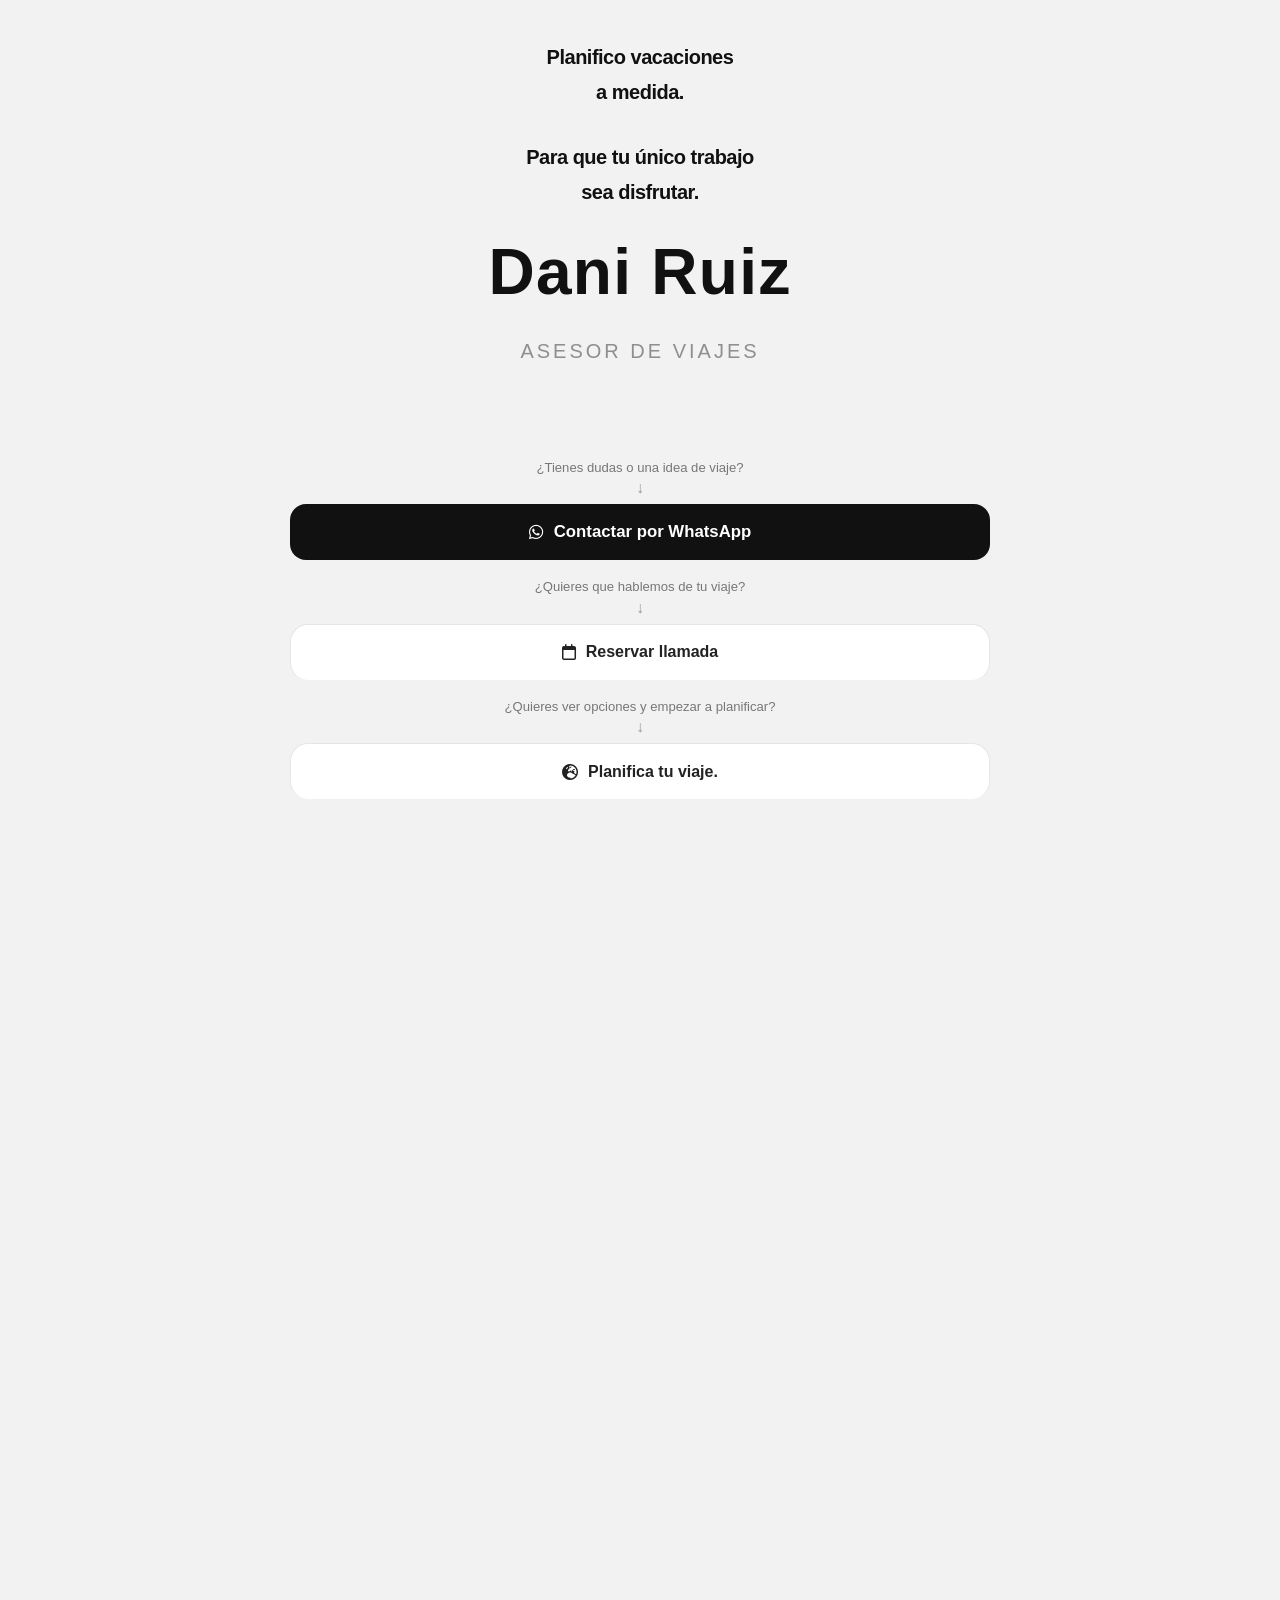
==== commit d4a8a3eb: "Añadir textos en botones main+Extras" ====
--- a/index.html
+++ b/index.html
@@ -2,6 +2,10 @@
 <html lang="es">
 
 <head>
+
+    <!-- =========================================
+         CONFIGURACIÓN Y METADATOS
+         ========================================= -->
 
     <meta charset="UTF-8">
     <meta name="viewport" content="width=device-width, initial-scale=1.0">
@@ -29,6 +33,10 @@
 
     <link rel="stylesheet" href="style.css">
 
+    <!-- =========================================
+         FUENTES E ICONOS
+         ========================================= -->
+
     <link rel="preconnect" href="https://fonts.googleapis.com">
     <link rel="preconnect" href="https://fonts.gstatic.com" crossorigin>
 
@@ -40,7 +48,12 @@
 
 </head>
 
+
 <hero>
+
+    <!-- =========================================
+         HERO / PRESENTACIÓN
+         ========================================= -->
 
     <main class="container hidden">
 
@@ -67,40 +80,77 @@
         </section>
 
 
+        <!-- =========================================
+             BOTONES PRINCIPALES
+             ========================================= -->
+
         <section class="buttons">
 
-            <a href="https://wa.me/34622180624?text=Hola%20Dani,%20he%20visto%20tu%20web%20y%20me%20gustaría%20que%20me%20ayudaras%20a%20organizar%20un%20viaje."
-                target="_blank"
-                rel="noopener"
-                class="button primary hidden">
-
-                <i class="fa-brands fa-whatsapp"></i>
-                Contactar por WhatsApp
-
-            </a>
-
-            <a href="https://calendly.com/danymr-1221/llamada-para-organizar-tu-viaje"
-                target="_blank"
-                rel="noopener"
-                class="button secondary hidden">
-
-                <i class="fa-regular fa-calendar"></i>
-                Reservar llamada
-
-            </a>
-
-            <a href="https://www.evotravelagent.com/danimr"
-                target="_blank"
-                rel="noopener"
-                class="button secondary hidden">
-
-                <i class="fa-solid fa-earth-europe"></i>
-                Planifica tu viaje.
-
-            </a>
-
-        </section>
-
+            <div class="button-group">
+
+                <div class="button-hint hidden">
+                    <span>¿Tienes dudas o una idea de viaje?</span>
+                    <span class="button-arrow">↓</span>
+                </div>
+
+                <a href="https://wa.me/34622180624?text=Hola%20Dani,%20he%20visto%20tu%20web%20y%20me%20gustaría%20que%20me%20ayudaras%20a%20organizar%20un%20viaje."
+                    target="_blank"
+                    rel="noopener"
+                    class="button primary hidden">
+
+                    <i class="fa-brands fa-whatsapp"></i>
+                    Contactar por WhatsApp
+
+                </a>
+
+            </div>
+
+
+            <div class="button-group">
+
+                <div class="button-hint hidden">
+                    <span>¿Quieres que hablemos de tu viaje?</span>
+                    <span class="button-arrow">↓</span>
+                </div>
+
+                <a href="https://calendly.com/danymr-1221/llamada-para-organizar-tu-viaje"
+                    target="_blank"
+                    rel="noopener"
+                    class="button secondary hidden">
+
+                    <i class="fa-regular fa-calendar"></i>
+                    Reservar llamada
+
+                </a>
+
+            </div>
+
+
+            <div class="button-group">
+
+                <div class="button-hint hidden">
+                    <span>¿Quieres ver opciones y empezar a planificar?</span>
+                    <span class="button-arrow">↓</span>
+                </div>
+
+                <a href="https://www.evotravelagent.com/danimr"
+                    target="_blank"
+                    rel="noopener"
+                    class="button secondary hidden">
+
+                    <i class="fa-solid fa-earth-europe"></i>
+                    Planifica tu viaje.
+
+                </a>
+
+            </div>
+
+        </section>
+
+
+        <!-- =========================================
+             BENEFICIOS
+             ========================================= -->
 
         <section class="benefits">
 
@@ -162,6 +212,10 @@
         </section>
 
 
+        <!-- =========================================
+             SOLICITUD DE RESEÑA
+             ========================================= -->
+
         <section class="review-request hidden disabled-section">
 
             <h2>
@@ -183,6 +237,10 @@
         </section>
 
 
+        <!-- =========================================
+             RESEÑAS
+             ========================================= -->
+
         <section class="reviews hidden disabled-section" style="display:none;">
 
             <h2>
@@ -209,6 +267,10 @@
         </section>
 
 
+        <!-- =========================================
+             PROCESO / ASÍ ORGANIZAREMOS TU VIAJE
+             ========================================= -->
+
         <section class="process">
 
             <h2 class="hidden">
@@ -287,6 +349,10 @@
         </section>
 
 
+        <!-- =========================================
+             FOOTER
+             ========================================= -->
+
         <footer class="footer hidden">
 
             <p class="footer-title">
--- a/style.css
+++ b/style.css
@@ -80,12 +80,59 @@
     line-height: 1.75;
 }
 
+/* =========================================
+   EXPLICACIÓN DE LOS BOTONES
+   ========================================= */
+
+.button-group {
+    width: 100%;
+    display: flex;
+    flex-direction: column;
+    align-items: center;
+}
+
+.button-group .button {
+    width: 100%;
+    max-width: none;
+    align-self: stretch;
+}
+
+.button-hint {
+    display: flex;
+    flex-direction: column;
+    align-items: center;
+    justify-content: center;
+
+    width: 100%;
+
+    margin-bottom: 8px;
+
+    color: #777;
+    font-size: .82rem;
+    line-height: 1.4;
+    font-weight: 500;
+
+    text-align: center;
+}
+
+.button-arrow {
+    display: block;
+
+    margin-top: 3px;
+
+    font-size: 1rem;
+    line-height: 1;
+
+    color: #999;
+}
+
 
 /* =========================================
    BOTONES
    ========================================= */
 
 .buttons {
+    width: 100%;
     display: flex;
     flex-direction: column;
 
@@ -668,4 +715,10 @@
     .benefit-card {
         padding: 28px;
     }
+}
+
+@media (min-width: 769px) {
+    .hero {
+        padding-top: 40px;
+    }
 }
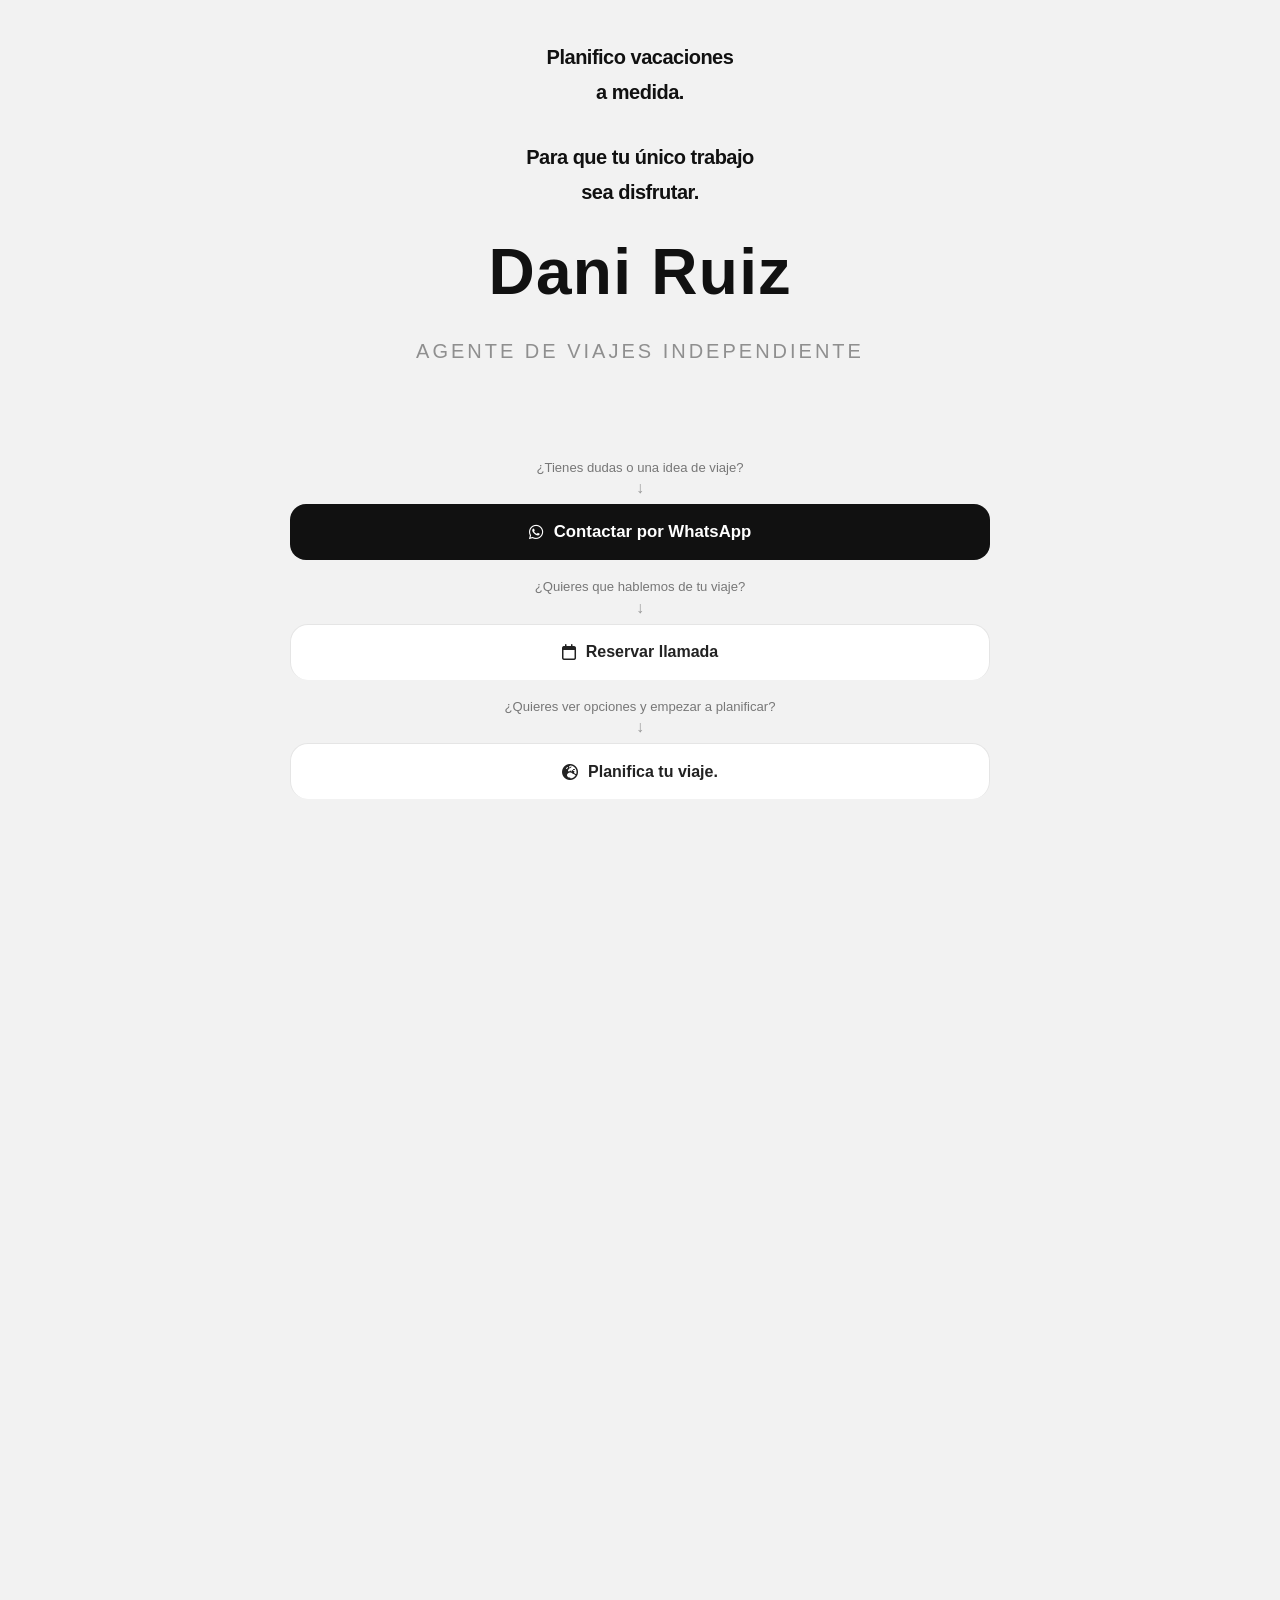
==== commit 47d7c669: "Cambiar textos y añadir enlaces a terminos de privacidad temporal" ====
--- a/index.html
+++ b/index.html
@@ -10,22 +10,22 @@
     <meta charset="UTF-8">
     <meta name="viewport" content="width=device-width, initial-scale=1.0">
 
-    <title>Dani Ruiz | Asesor de Viajes</title>
+    <title>Dani Ruiz | Agente de viajes independiente.</title>
 
     <meta name="description" content="Planifico vacaciones a medida para que tu único trabajo sea disfrutar. Atención personalizada, asesoramiento y acompañamiento durante todo el viaje.">
-    <meta name="keywords" content="asesor de viajes, viajes personalizados, vacaciones, organizar viajes, Dani Ruiz">
+    <meta name="keywords" content="agente de viajes independiente, viajes personalizados, vacaciones, organizar viajes, Dani Ruiz">
     <meta name="author" content="Dani Ruiz">
     <meta http-equiv="content-language" content="es">
     <meta name="robots" content="index, follow">
     <meta name="theme-color" content="#111111">
 
-    <meta property="og:title" content="Dani Ruiz | Asesor de viajes">
+    <meta property="og:title" content="Dani Ruiz | Agente de viajes independiente">
     <meta property="og:description" content="Planifico vacaciones a medida para que tú solo tengas que disfrutar.">
     <meta property="og:type" content="website">
     <meta property="og:url" content="https://hazlo-dev.github.io/dani-web/">
 
     <meta name="twitter:card" content="summary_large_image">
-    <meta name="twitter:title" content="Dani Ruiz | Asesor de viajes">
+    <meta name="twitter:title" content="Dani Ruiz | Agente de viajes independiente">
     <meta name="twitter:description" content="Planifico vacaciones a medida para que tú solo tengas que disfrutar.">
 
     <link rel="canonical" href="https://hazlo-dev.github.io/dani-web/">
@@ -74,7 +74,7 @@
             </h1>
 
             <p class="subtitle hidden">
-                Asesor de viajes
+                Agente de viajes independiente
             </p>
 
         </section>
@@ -360,12 +360,10 @@
             </p>
 
             <p class="footer-copy">
-                © 2026 Dani · Asesor de viajes
-            </p>
-
-            <a href="privacidad.html">
-                Política de privacidad
-            </a>
+                © 2026 Dani · Agente de viajes independiente
+            </p>
+
+            <a href="politica-privacidad.html">Política de privacidad</a>
 
         </footer>
 
--- a/style.css
+++ b/style.css
@@ -721,4 +721,133 @@
     .hero {
         padding-top: 40px;
     }
+}
+
+
+/* ============================================================
+   POLÍTICA DE PRIVACIDAD
+   ============================================================ */
+
+.privacy-page {
+    width: 100%;
+    max-width: 900px;
+    margin: 0 auto;
+    padding: 140px 40px 100px;
+}
+
+.privacy-header {
+    margin-bottom: 55px;
+}
+
+.privacy-eyebrow {
+    margin: 0 0 12px;
+    font-family: inherit;
+    font-size: 9px;
+    font-weight: 600;
+    letter-spacing: 0.12em;
+    text-transform: uppercase;
+    color: #777777;
+}
+
+.privacy-header h1 {
+    margin: 0;
+    font-family: inherit;
+    font-size: clamp(32px, 5vw, 52px);
+    font-weight: 500;
+    line-height: 1.1;
+    color: #181818;
+}
+
+.privacy-updated {
+    margin: 16px 0 0;
+    font-size: 9px;
+    color: #999999;
+}
+
+.privacy-content {
+    width: 100%;
+    max-width: 760px;
+}
+
+.privacy-section {
+    margin-bottom: 42px;
+}
+
+.privacy-section h2 {
+    margin: 0 0 14px;
+    font-size: 15px;
+    font-weight: 600;
+    line-height: 1.3;
+    color: #181818;
+}
+
+.privacy-section p {
+    margin: 0 0 9px;
+    font-size: 10px;
+    font-weight: 400;
+    line-height: 1.8;
+    color: #555555;
+}
+
+.privacy-section p:last-child {
+    margin-bottom: 0;
+}
+
+
+/* ============================================================
+   POLÍTICA DE PRIVACIDAD · RESPONSIVE
+   ============================================================ */
+
+@media (max-width: 768px) {
+
+    .privacy-page {
+        padding: 110px 24px 70px;
+    }
+
+    .privacy-header {
+        margin-bottom: 42px;
+    }
+
+    .privacy-header h1 {
+        font-size: 34px;
+    }
+
+    .privacy-content {
+        max-width: 100%;
+    }
+
+    .privacy-section {
+        margin-bottom: 34px;
+    }
+
+    .privacy-section h2 {
+        font-size: 14px;
+    }
+
+    .privacy-section p {
+        font-size: 10px;
+        line-height: 1.75;
+    }
+
+}
+
+
+/* ============================================================
+   POLÍTICA DE PRIVACIDAD · MÓVIL PEQUEÑO
+   ============================================================ */
+
+@media (max-width: 480px) {
+
+    .privacy-page {
+        padding: 90px 20px 60px;
+    }
+
+    .privacy-header h1 {
+        font-size: 30px;
+    }
+
+    .privacy-section {
+        margin-bottom: 30px;
+    }
+
 }
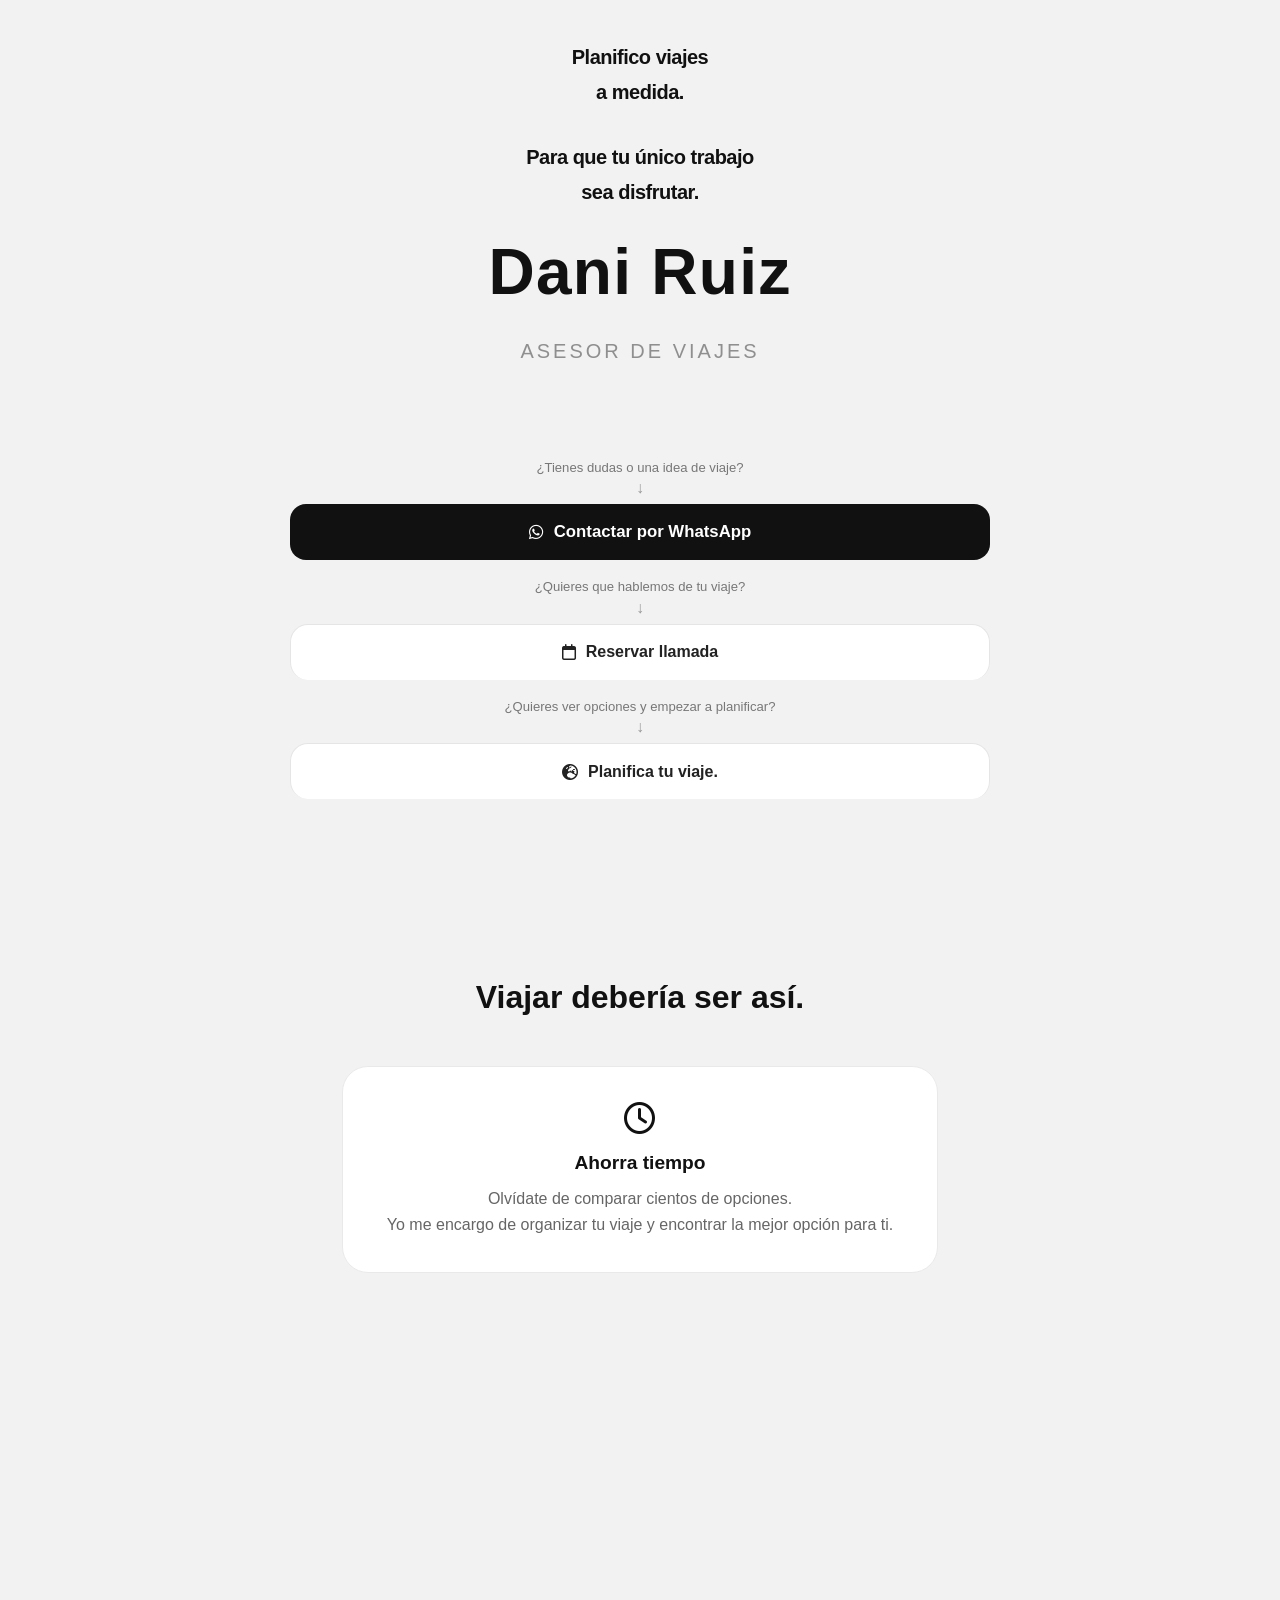
==== commit c5f318f7: "Empezar formulario, ajustar nombres y detalles" ====
--- a/index.html
+++ b/index.html
@@ -10,23 +10,23 @@
     <meta charset="UTF-8">
     <meta name="viewport" content="width=device-width, initial-scale=1.0">
 
-    <title>Dani Ruiz | Agente de viajes independiente.</title>
-
-    <meta name="description" content="Planifico vacaciones a medida para que tu único trabajo sea disfrutar. Atención personalizada, asesoramiento y acompañamiento durante todo el viaje.">
-    <meta name="keywords" content="agente de viajes independiente, viajes personalizados, vacaciones, organizar viajes, Dani Ruiz">
+    <title>Dani Ruiz | Asesor de viajes.</title>
+
+    <meta name="description" content="Planifico viajes a medida para que tu único trabajo sea disfrutar. Atención personalizada, asesoramiento y acompañamiento durante todo el viaje.">
+    <meta name="keywords" content="asesor de viajes, viajes personalizados, vacaciones, organizar viajes, Dani Ruiz">
     <meta name="author" content="Dani Ruiz">
     <meta http-equiv="content-language" content="es">
     <meta name="robots" content="index, follow">
     <meta name="theme-color" content="#111111">
 
-    <meta property="og:title" content="Dani Ruiz | Agente de viajes independiente">
-    <meta property="og:description" content="Planifico vacaciones a medida para que tú solo tengas que disfrutar.">
+    <meta property="og:title" content="Dani Ruiz | Asesor de viajes">
+    <meta property="og:description" content="Planifico viajes a medida para que tú solo tengas que disfrutar.">
     <meta property="og:type" content="website">
     <meta property="og:url" content="https://hazlo-dev.github.io/dani-web/">
 
     <meta name="twitter:card" content="summary_large_image">
-    <meta name="twitter:title" content="Dani Ruiz | Agente de viajes independiente">
-    <meta name="twitter:description" content="Planifico vacaciones a medida para que tú solo tengas que disfrutar.">
+    <meta name="twitter:title" content="Dani Ruiz | Asesor de viajes">
+    <meta name="twitter:description" content="Planifico viajes a medida para que tú solo tengas que disfrutar.">
 
     <link rel="canonical" href="https://hazlo-dev.github.io/dani-web/">
     <link rel="icon" href="icons/icon-192.png">
@@ -60,7 +60,7 @@
         <section class="hero hidden">
 
             <p class="phrase hidden">
-                Planifico vacaciones <br>
+                Planifico viajes <br>
                 a medida.
             </p>
 
@@ -74,7 +74,7 @@
             </h1>
 
             <p class="subtitle hidden">
-                Agente de viajes independiente
+                Asesor de viajes
             </p>
 
         </section>
@@ -356,11 +356,11 @@
         <footer class="footer hidden">
 
             <p class="footer-title">
-                Planifico vacaciones a medida.
+                Planifico viajes a medida.
             </p>
 
             <p class="footer-copy">
-                © 2026 Dani · Agente de viajes independiente
+                © 2026 Dani · Asesor de viajes
             </p>
 
             <a href="politica-privacidad.html">Política de privacidad</a>
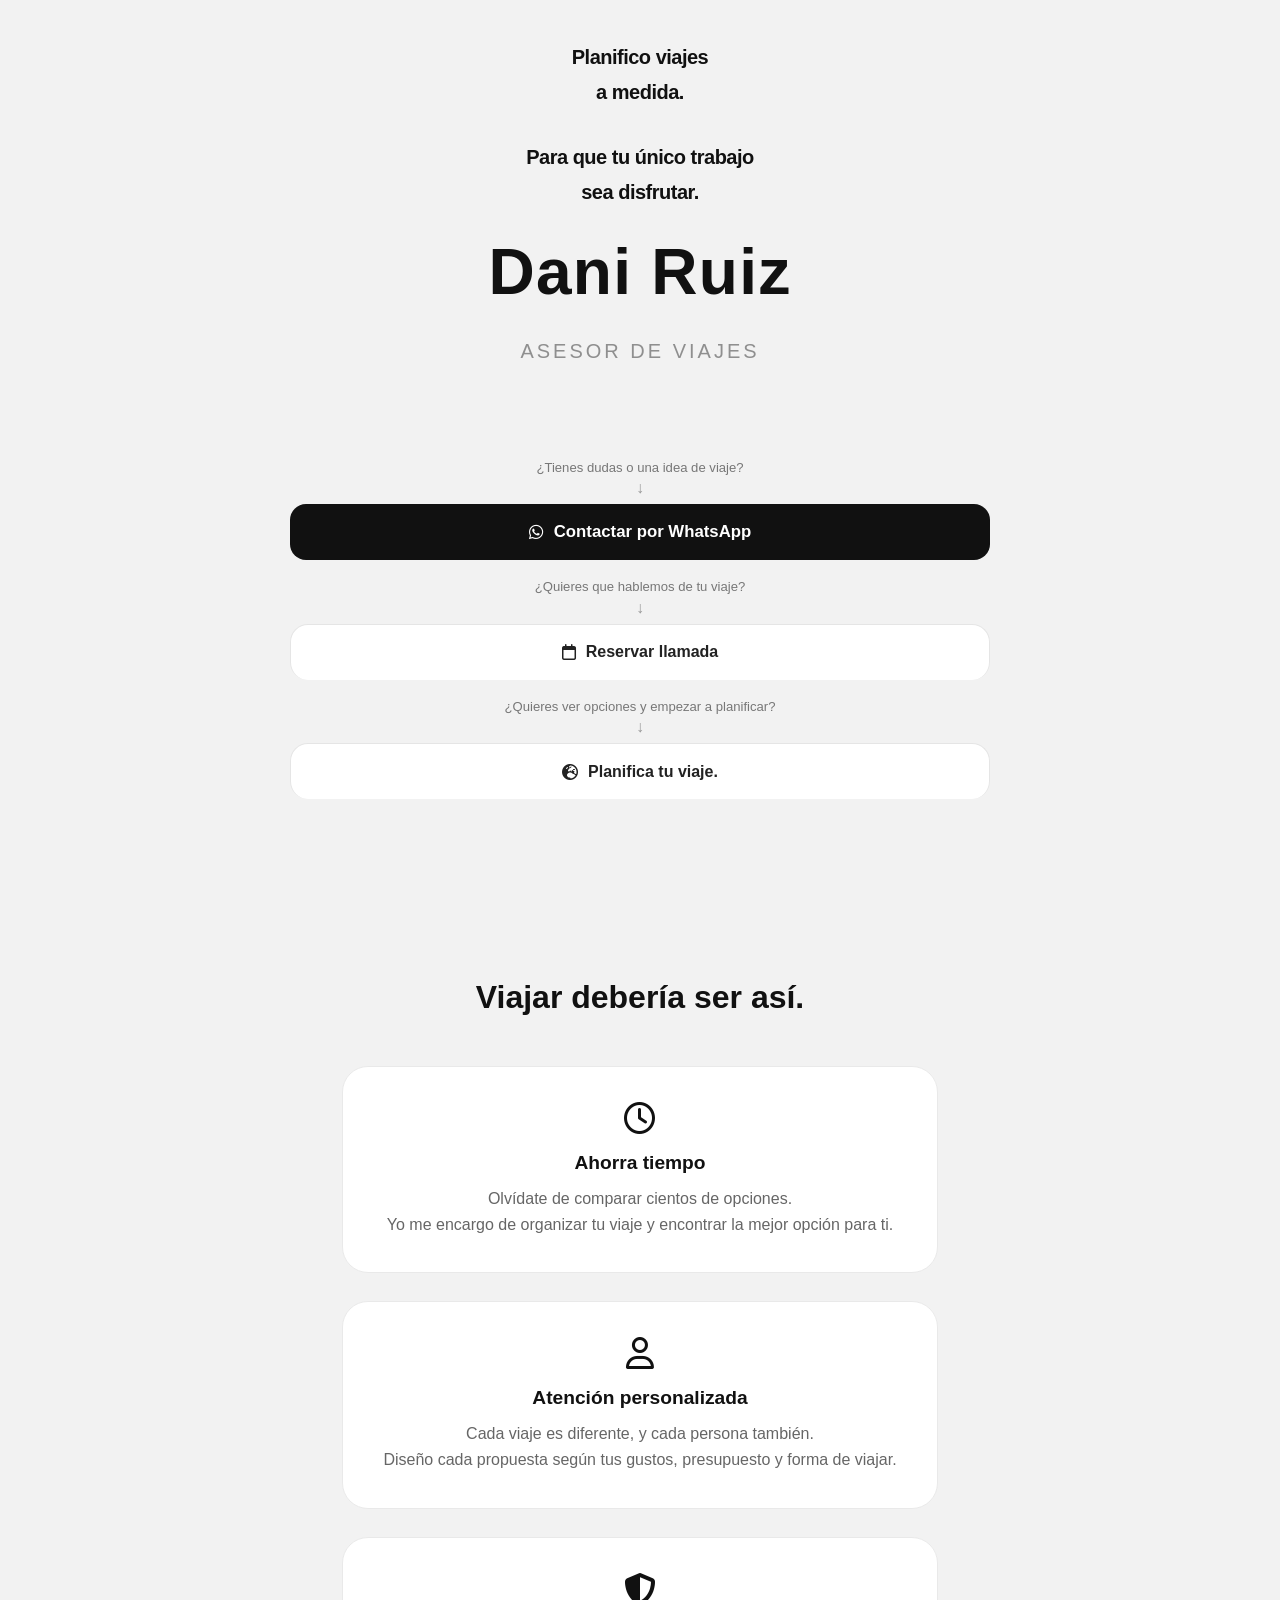
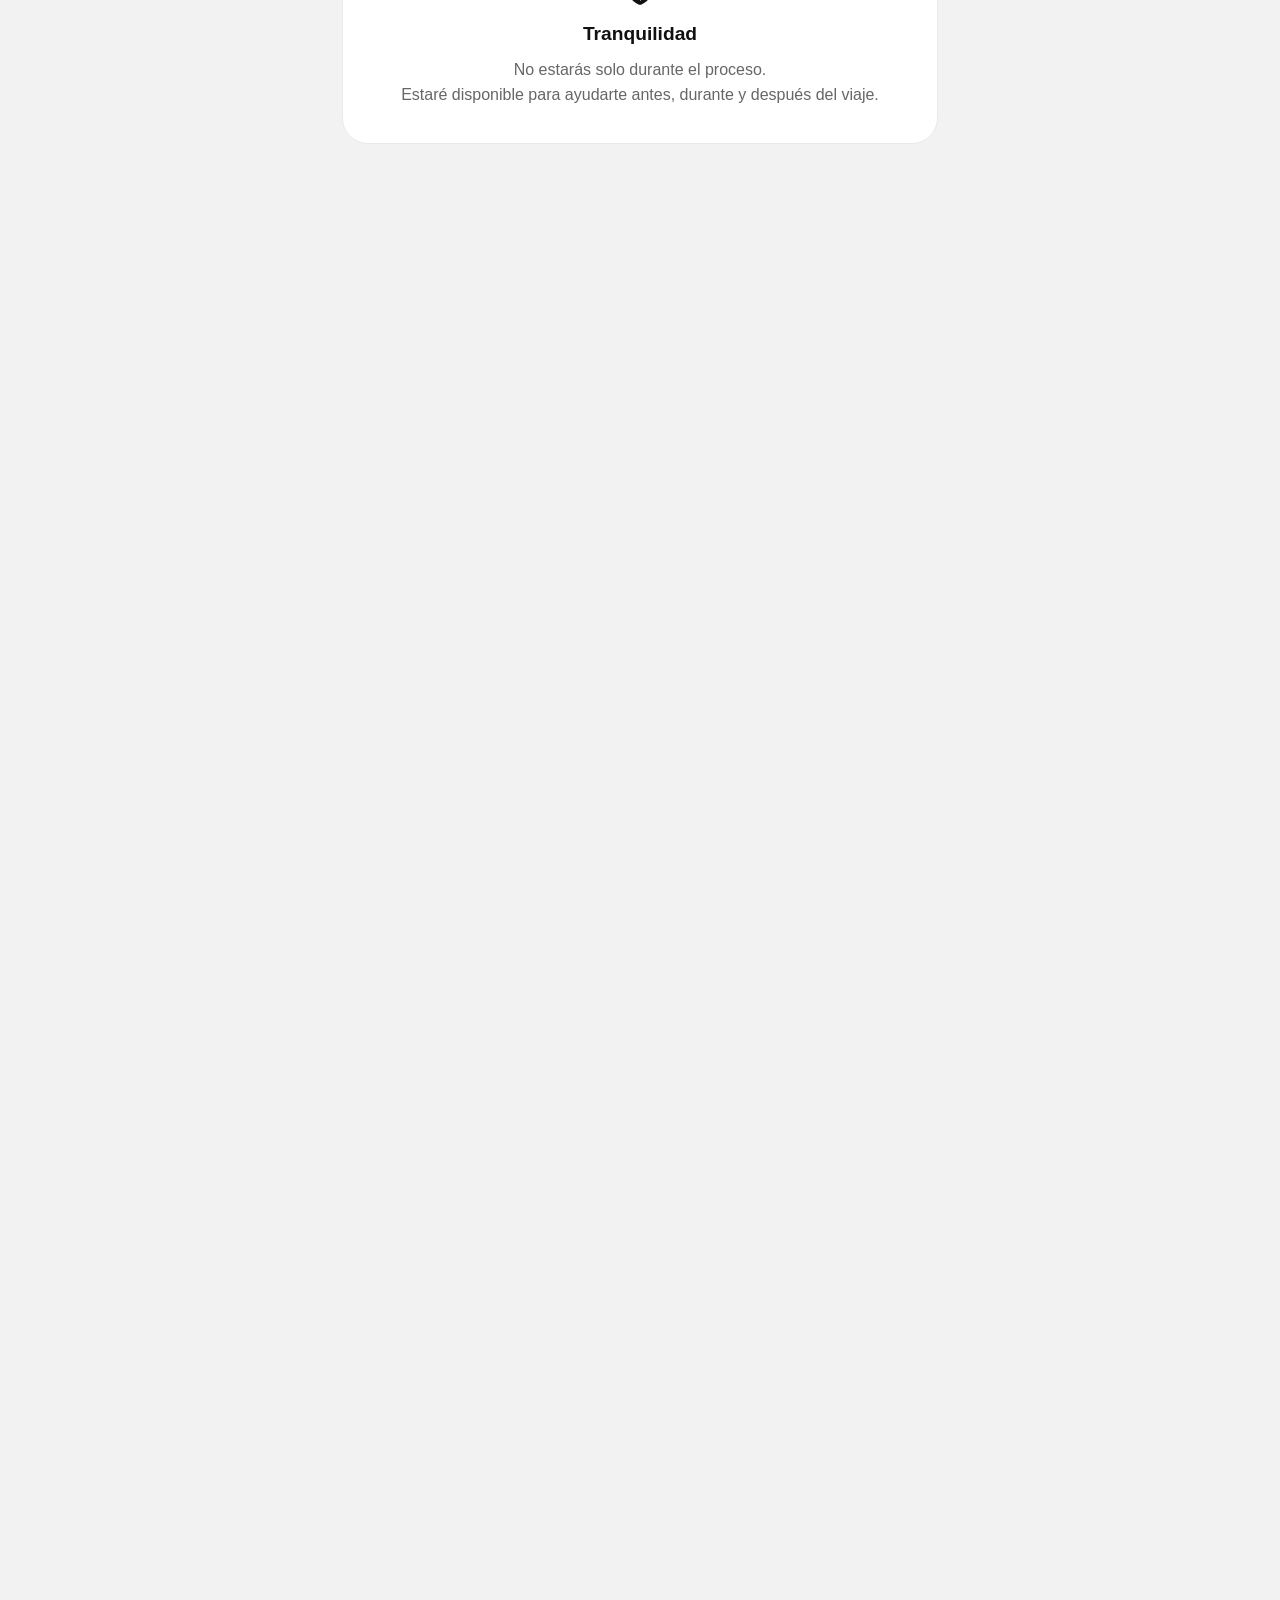
==== commit f89c163d: "Formulario completado y enviados a mi correo" ====
--- a/index.html
+++ b/index.html
@@ -133,9 +133,7 @@
                     <span class="button-arrow">↓</span>
                 </div>
 
-                <a href="https://www.evotravelagent.com/danimr"
-                    target="_blank"
-                    rel="noopener"
+                <a href="planea_tu_viaje.html"
                     class="button secondary hidden">
 
                     <i class="fa-solid fa-earth-europe"></i>
--- a/style.css
+++ b/style.css
@@ -850,4 +850,348 @@
         margin-bottom: 30px;
     }
 
+}
+
+/* ============================================================
+   FORMULARIO · PLANEA TU VIAJE
+   ============================================================ */
+
+.travel-form-page {
+    width: 100%;
+    max-width: 900px;
+    margin: 0 auto;
+    padding: 140px 40px 100px;
+}
+
+.travel-form-section {
+    width: 100%;
+}
+
+.travel-form-section[hidden] {
+    display: none !important;
+}
+
+
+/* ============================================================
+   FORMULARIO · CABECERA
+   ============================================================ */
+
+.travel-form-header {
+    width: 100%;
+    max-width: 700px;
+    margin-bottom: 55px;
+}
+
+.travel-form-eyebrow {
+    margin: 0 0 12px;
+    font-family: inherit;
+    font-size: 9px;
+    font-weight: 600;
+    letter-spacing: 0.12em;
+    text-transform: uppercase;
+    color: #777777;
+}
+
+.travel-form-header h1,
+.travel-form-header h2 {
+    margin: 0;
+    font-family: inherit;
+    font-size: clamp(32px, 5vw, 50px);
+    font-weight: 500;
+    line-height: 1.1;
+    color: #181818;
+}
+
+.travel-form-intro {
+    max-width: 600px;
+    margin: 17px 0 0;
+    font-size: 10px;
+    font-weight: 400;
+    line-height: 1.8;
+    color: #666666;
+}
+
+
+/* ============================================================
+   FORMULARIO · ESTRUCTURA
+   ============================================================ */
+
+.travel-form {
+    width: 100%;
+    max-width: 760px;
+}
+
+.travel-form-field {
+    margin-bottom: 34px;
+}
+
+.travel-form-field > label {
+    display: block;
+    margin-bottom: 10px;
+    font-size: 8px;
+    font-weight: 600;
+    letter-spacing: 0.08em;
+    text-transform: uppercase;
+    color: #777777;
+}
+
+.travel-form-row {
+    display: grid;
+    grid-template-columns: repeat(2, minmax(0, 1fr));
+    gap: 24px;
+}
+
+
+/* ============================================================
+   FORMULARIO · INPUTS
+   ============================================================ */
+
+.travel-form input[type="text"],
+.travel-form input[type="email"],
+.travel-form input[type="tel"],
+.travel-form input[type="number"],
+.travel-form input[type="date"],
+.travel-form textarea {
+    display: block;
+    width: 100%;
+    box-sizing: border-box;
+    padding: 13px 0;
+    border: 0;
+    border-bottom: 1px solid #d9d9d6;
+    border-radius: 0;
+    outline: none;
+    background: transparent;
+    font-family: inherit;
+    font-size: 11px;
+    font-weight: 400;
+    line-height: 1.5;
+    color: #181818;
+    transition: border-color 0.2s ease;
+}
+
+.travel-form textarea {
+    min-height: 90px;
+    resize: vertical;
+}
+
+.travel-form input::placeholder,
+.travel-form textarea::placeholder {
+    color: #aaaaaa;
+}
+
+.travel-form input:focus,
+.travel-form textarea:focus {
+    border-bottom-color: #181818;
+}
+
+
+/* ============================================================
+   FORMULARIO · OPCIONES
+   ============================================================ */
+
+.travel-form-options {
+    display: flex;
+    flex-wrap: wrap;
+    gap: 10px;
+}
+
+.travel-form-option {
+    display: inline-flex;
+    align-items: center;
+    gap: 8px;
+    cursor: pointer;
+    font-size: 10px;
+    font-weight: 400;
+    line-height: 1.4;
+    color: #555555;
+}
+
+.travel-form-option input {
+    width: 13px;
+    height: 13px;
+    margin: 0;
+    accent-color: #181818;
+    cursor: pointer;
+}
+
+.travel-form-option span {
+    display: inline-block;
+}
+
+
+/* ============================================================
+   FORMULARIO · NAVEGACIÓN
+   ============================================================ */
+
+.travel-form-navigation {
+    display: flex;
+    align-items: center;
+    justify-content: space-between;
+    gap: 20px;
+    margin-top: 55px;
+}
+
+.travel-form-navigation button {
+    min-height: 42px;
+    padding: 0 24px;
+    border-radius: 0;
+    font-family: inherit;
+    font-size: 9px;
+    font-weight: 600;
+    letter-spacing: 0.06em;
+    text-transform: uppercase;
+    cursor: pointer;
+    transition:
+        background-color 0.2s ease,
+        color 0.2s ease,
+        border-color 0.2s ease,
+        transform 0.2s ease;
+}
+
+.travel-form-back {
+    border: 1px solid #d9d9d6;
+    background: transparent;
+    color: #555555;
+}
+
+.travel-form-back:hover {
+    border-color: #181818;
+    color: #181818;
+}
+
+.travel-form-next,
+.travel-form-submit {
+    margin-left: auto;
+    border: 1px solid #181818;
+    background: #181818;
+    color: #ffffff;
+}
+
+.travel-form-next:hover,
+.travel-form-submit:hover {
+    background: #333333;
+    border-color: #333333;
+}
+
+.travel-form-navigation button:active {
+    transform: translateY(1px);
+}
+
+
+/* ============================================================
+   FORMULARIO · LEGAL
+   ============================================================ */
+
+.travel-form-legal {
+    margin-top: 35px;
+    padding-top: 25px;
+    border-top: 1px solid #eeeeeb;
+}
+
+.travel-form-legal .travel-form-option {
+    align-items: flex-start;
+    font-size: 9px;
+    line-height: 1.6;
+    color: #777777;
+}
+
+.travel-form-legal a {
+    color: #555555;
+    text-decoration: underline;
+    text-underline-offset: 2px;
+}
+
+.travel-form-legal a:hover {
+    color: #181818;
+}
+
+
+/* ============================================================
+   FORMULARIO · ESTADO DE ENVÍO
+   ============================================================ */
+
+.travel-form-error {
+    margin-top: 25px;
+    padding: 14px 16px;
+    border: 1px solid #e3b3b3;
+    background: #fbeded;
+    color: #a33d3d;
+    font-size: 12px;
+    line-height: 1.5;
+}
+
+.travel-form-submit[disabled] {
+    opacity: 0.6;
+    cursor: not-allowed;
+}
+
+
+/* ============================================================
+   FORMULARIO · RESPONSIVE
+   ============================================================ */
+
+@media (max-width: 768px) {
+
+    .travel-form-page {
+        padding: 110px 24px 70px;
+    }
+
+    .travel-form-header {
+        margin-bottom: 42px;
+    }
+
+    .travel-form-header h1,
+    .travel-form-header h2 {
+        font-size: 34px;
+    }
+
+    .travel-form-row {
+        grid-template-columns: 1fr;
+        gap: 0;
+    }
+
+    .travel-form-field {
+        margin-bottom: 30px;
+    }
+
+    .travel-form-navigation {
+        margin-top: 45px;
+    }
+
+}
+
+
+/* ============================================================
+   FORMULARIO · MÓVIL PEQUEÑO
+   ============================================================ */
+
+@media (max-width: 480px) {
+
+    .travel-form-page {
+        padding: 90px 20px 60px;
+    }
+
+    .travel-form-header h1,
+    .travel-form-header h2 {
+        font-size: 30px;
+    }
+
+    .travel-form-intro {
+        font-size: 10px;
+    }
+
+    .travel-form-options {
+        flex-direction: column;
+        align-items: flex-start;
+        gap: 12px;
+    }
+
+    .travel-form-navigation {
+        gap: 12px;
+    }
+
+    .travel-form-navigation button {
+        padding: 0 18px;
+    }
+
 }
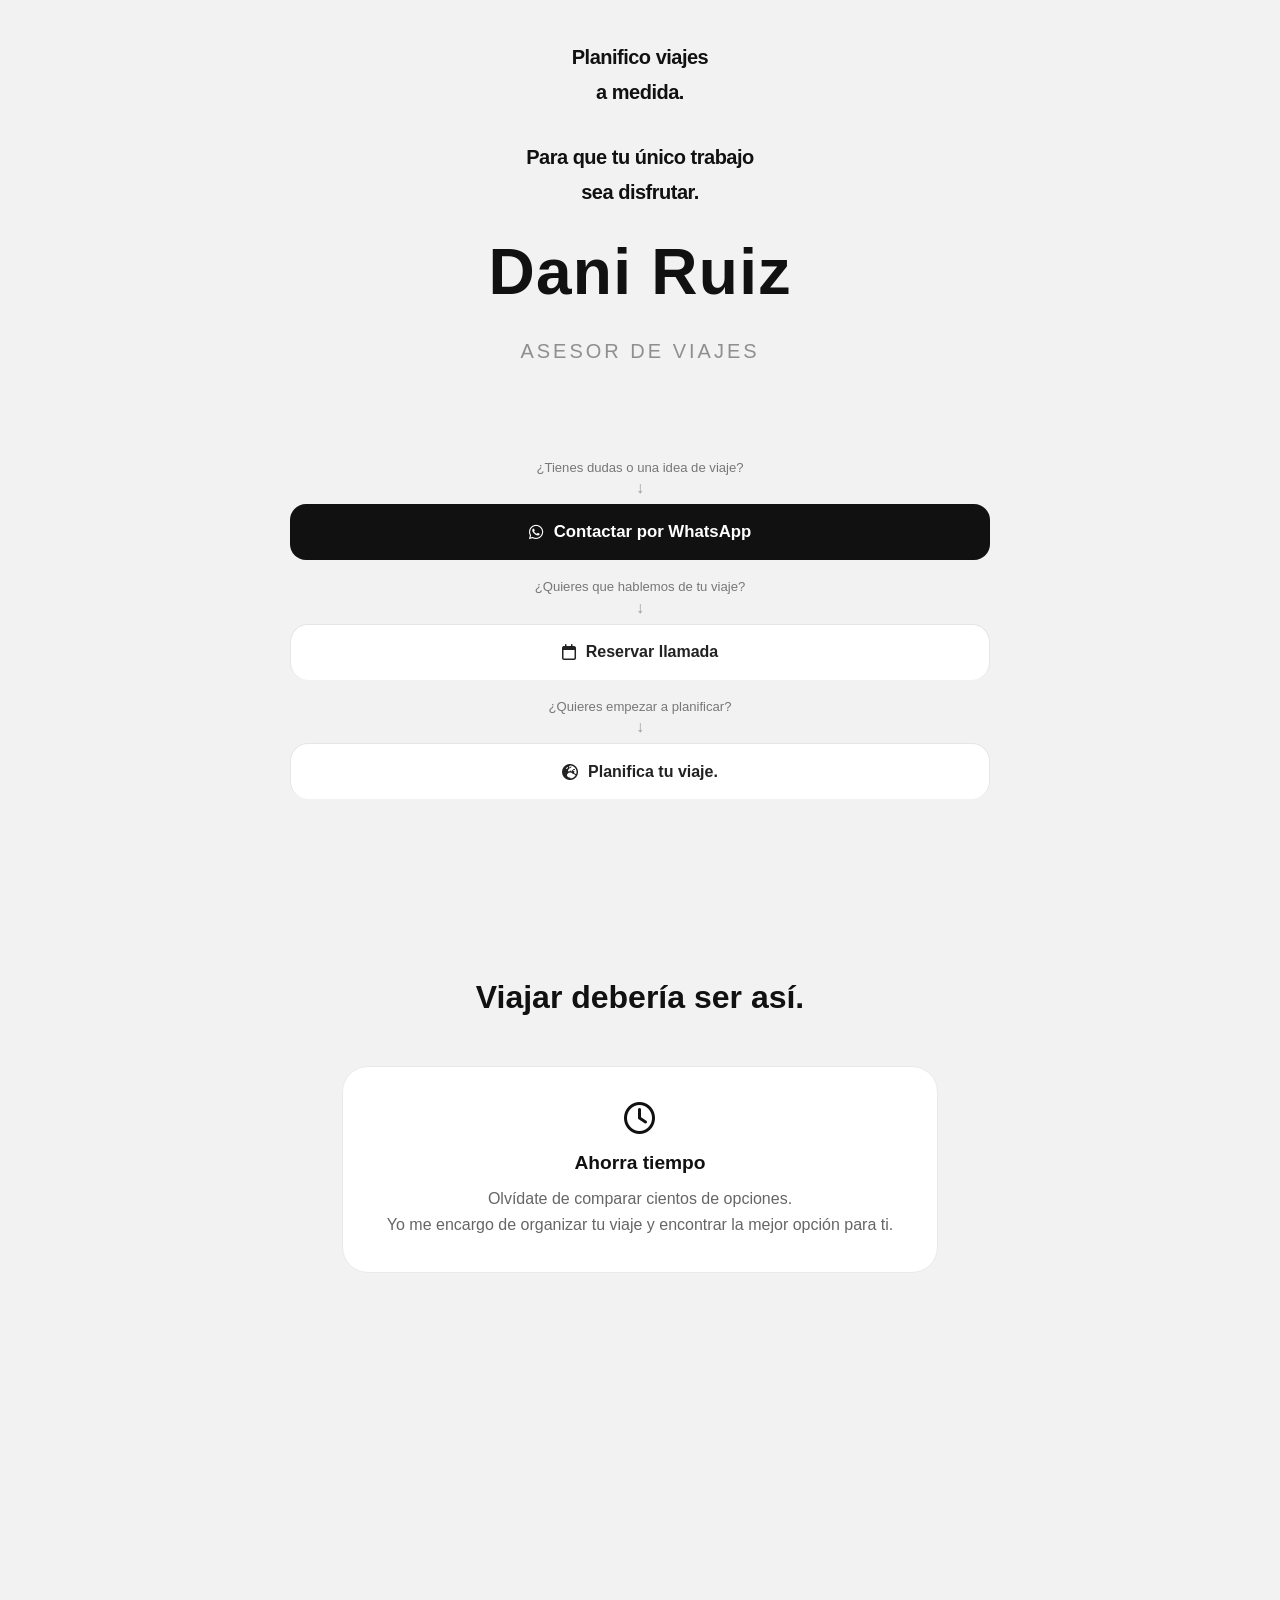
==== commit e72e476a: "Añadir base terminos y condiciones, y ajustar formulario" ====
--- a/index.html
+++ b/index.html
@@ -129,7 +129,7 @@
             <div class="button-group">
 
                 <div class="button-hint hidden">
-                    <span>¿Quieres ver opciones y empezar a planificar?</span>
+                    <span>¿Quieres empezar a planificar?</span>
                     <span class="button-arrow">↓</span>
                 </div>
 
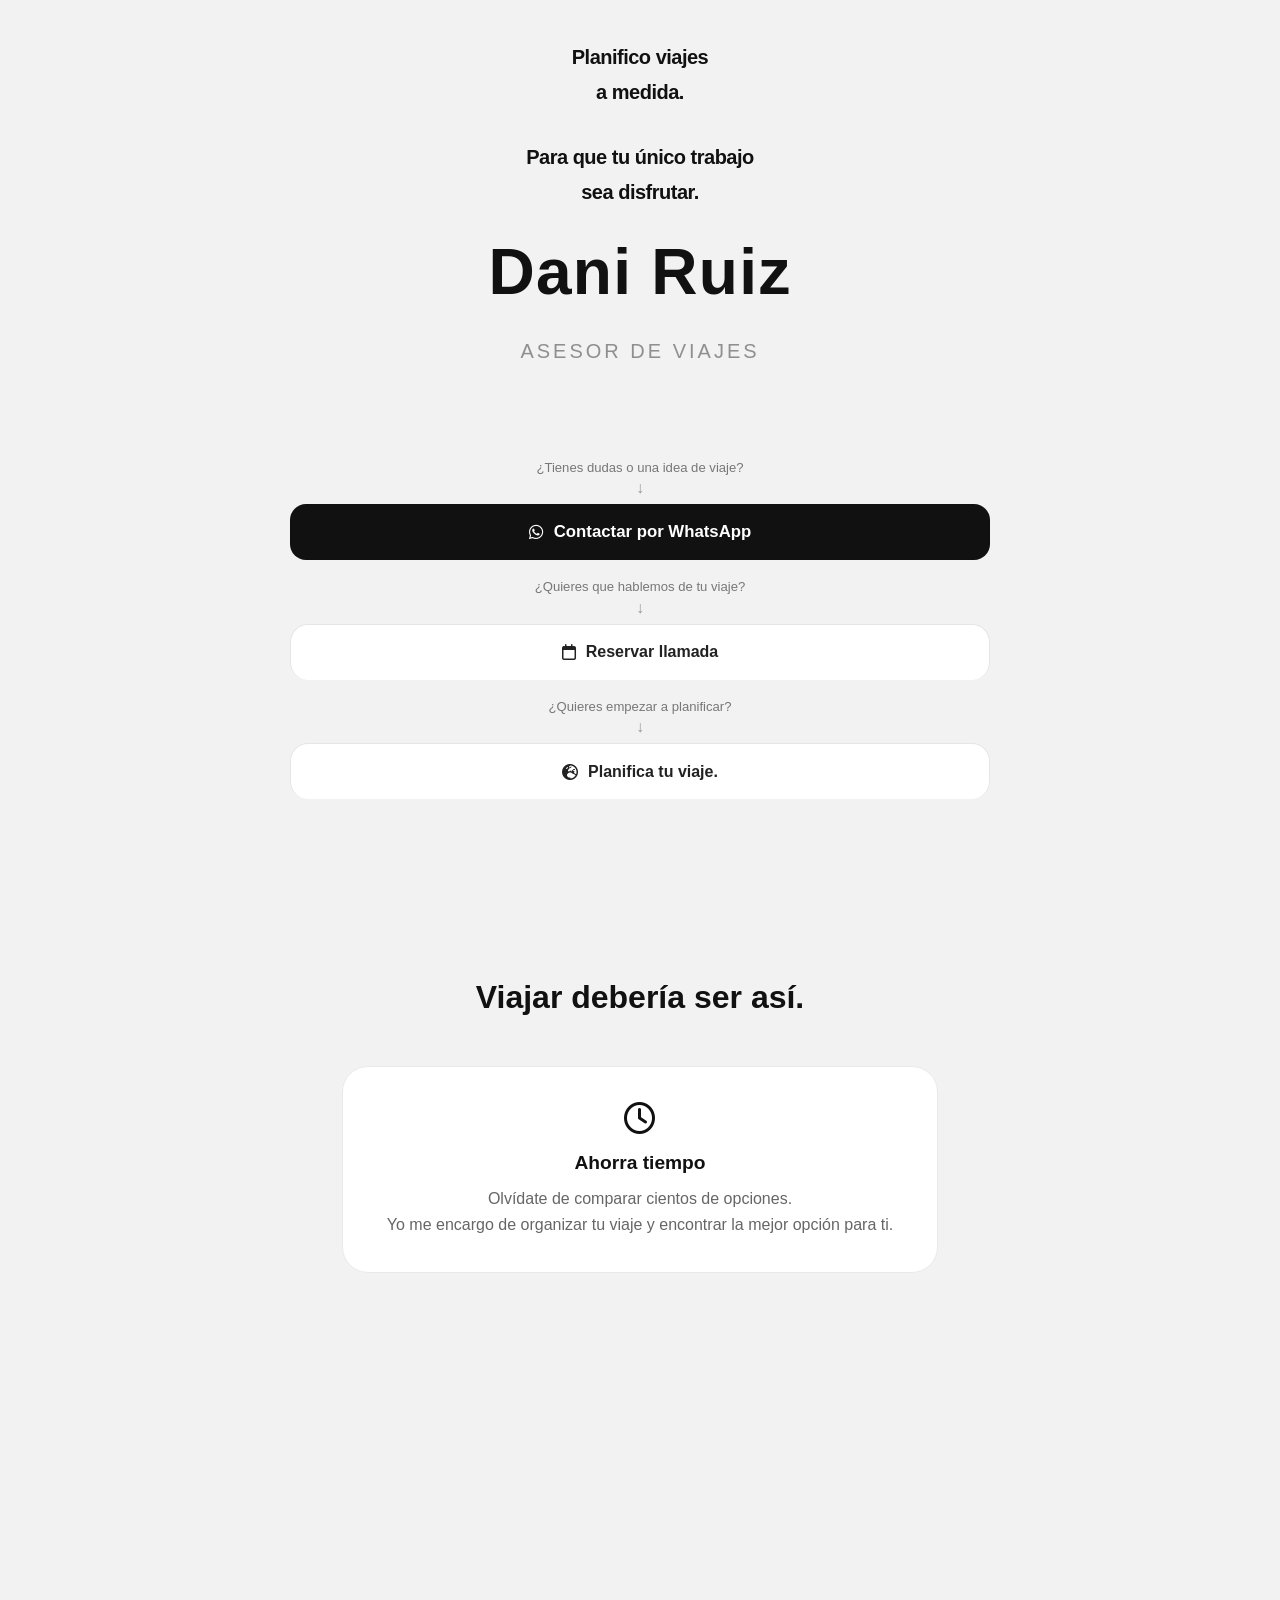
==== commit 7676b074: "Ajustes generales y terminar Service Worker" ====
--- a/index.html
+++ b/index.html
@@ -361,7 +361,7 @@
                 © 2026 Dani · Asesor de viajes
             </p>
 
-            <a href="politica-privacidad.html">Política de privacidad</a>
+            <a href="politica-privacidad.html">Política de privacidad</a> · <a href="terminos-condiciones.html">Términos y condiciones</a>
 
         </footer>
 
